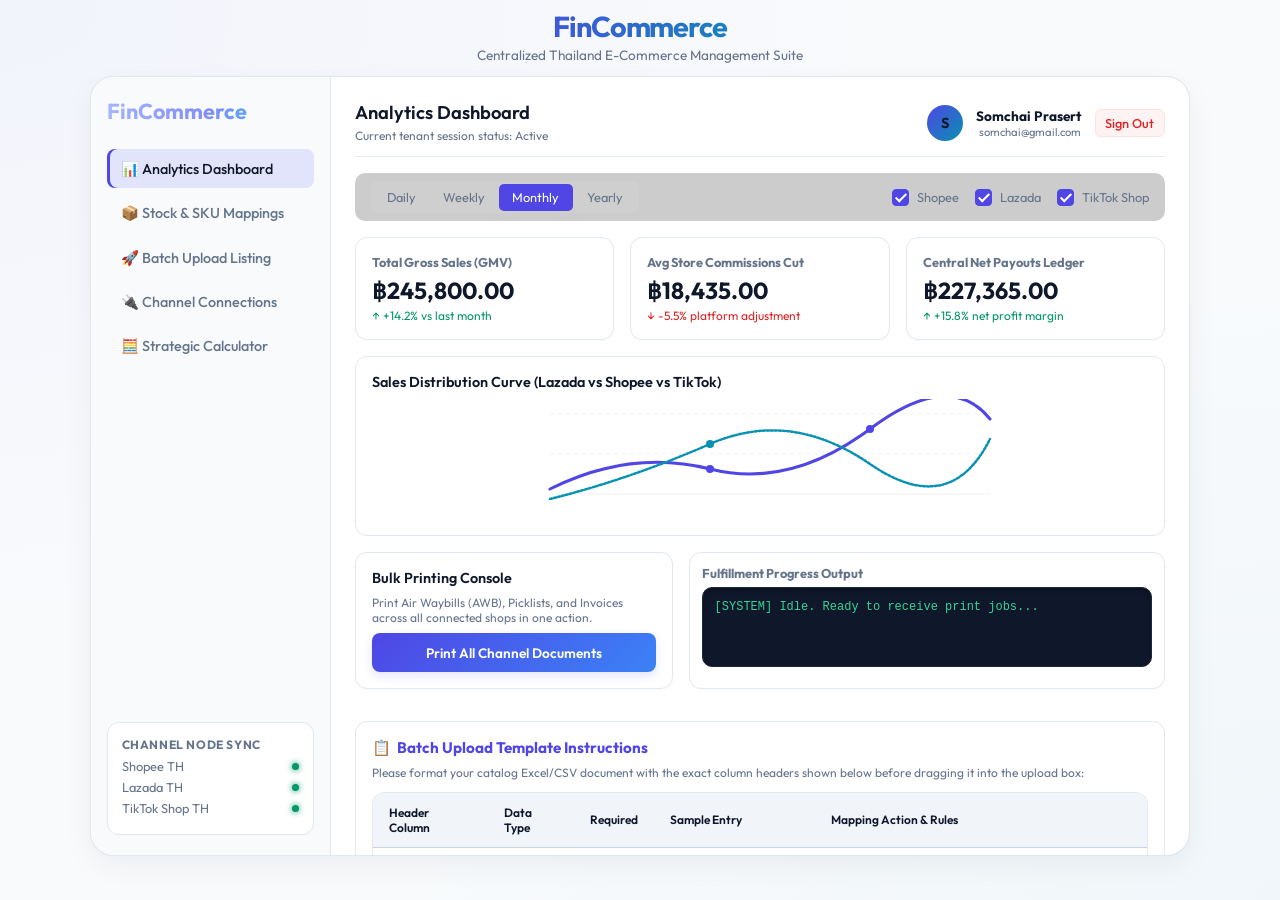
==== web/dashboard.html @ 76519087 "Integrate interactive batch file user guide inside uploads panel, update changelogs, and compile doc" ====
<!DOCTYPE html>
<html lang="en">
<head>
  <meta charset="UTF-8">
  <meta name="viewport" content="width=device-width, initial-scale=1.0">
  <title>Dashboard | FinCommerce Multi-Channel Seller Portal</title>
  
  <link rel="stylesheet" href="styles.css">
  
  <!-- Add FontAwesome style or standard symbols inline -->
  <style>
    /* Dashboard specific layout structures */
    .dashboard-layout {
      display: flex;
      width: 100%;
      height: calc(100vh - 110px);
      max-height: 780px;
      background: var(--glass-bg);
      backdrop-filter: blur(20px);
      -webkit-backdrop-filter: blur(20px);
      border: 1px solid var(--glass-border);
      border-radius: 24px;
      overflow: hidden;
      box-shadow: 0 30px 60px rgba(0,0,0,0.5);
    }
    
    /* Sidebar Navigation */
    .sidebar {
      width: 240px;
      background: rgba(3, 7, 18, 0.6);
      border-right: 1px solid var(--glass-border);
      padding: 1.25rem 1rem;
      display: flex;
      flex-direction: column;
      gap: 1.5rem;
    }
    
    .sidebar-brand h2 {
      font-size: 1.35rem;
      font-weight: 700;
      background: linear-gradient(to right, #a5b4fc, #818cf8, #22d3ee);
      -webkit-background-clip: text;
      -webkit-text-fill-color: transparent;
    }
    
    .sidebar-menu {
      display: flex;
      flex-direction: column;
      gap: 0.35rem;
      list-style: none;
    }
    
    .menu-item button {
      width: 100%;
      background: none;
      border: none;
      color: var(--color-text-muted);
      font-family: inherit;
      font-size: 0.9rem;
      font-weight: 500;
      padding: 0.65rem 0.85rem;
      text-align: left;
      border-radius: 8px;
      cursor: pointer;
      display: flex;
      align-items: center;
      gap: 0.65rem;
      transition: var(--transition-smooth);
    }
    
    .menu-item.active button, .menu-item button:hover {
      background: rgba(99, 102, 241, 0.15);
      color: var(--color-text-main);
      box-shadow: inset 3px 0 0 var(--color-primary);
    }
    
    .channel-status-box {
      margin-top: auto;
      background: rgba(255,255,255,0.03);
      border: 1px solid var(--glass-border);
      border-radius: 12px;
      padding: 0.85rem;
    }
    
    .channel-status-box h4 {
      font-size: 0.75rem;
      color: var(--color-text-muted);
      text-transform: uppercase;
      letter-spacing: 0.05em;
      margin-bottom: 0.4rem;
    }
    
    .channel-indicator {
      display: flex;
      align-items: center;
      justify-content: space-between;
      font-size: 0.8rem;
      margin-bottom: 0.3rem;
    }
    
    .status-dot {
      width: 7px;
      height: 7px;
      border-radius: 50%;
      background: var(--color-success);
      box-shadow: 0 0 6px var(--color-success);
    }
    
    /* Content Panel */
    .content-area {
      flex: 1;
      padding: 1.5rem;
      display: flex;
      flex-direction: column;
      gap: 1rem;
      overflow-y: auto;
    }
    
    .content-header {
      display: flex;
      justify-content: space-between;
      align-items: center;
      border-bottom: 1px solid var(--glass-border);
      padding-bottom: 0.75rem;
    }
    
    .merchant-profile {
      display: flex;
      align-items: center;
      gap: 0.85rem;
    }
    
    .profile-pic {
      width: 36px;
      height: 36px;
      border-radius: 50%;
      background: linear-gradient(135deg, var(--color-primary), var(--color-secondary));
      display: flex;
      align-items: center;
      justify-content: center;
      font-weight: 700;
      font-size: 0.9rem;
    }
    
    /* Dynamic Panels */
    .dashboard-panel {
      display: none;
      animation: fadeIn 0.4s ease;
    }
    
    .dashboard-panel.active {
      display: block;
    }
    
    /* Analytics Cards Grid */
    .metrics-grid {
      display: grid;
      grid-template-columns: repeat(auto-fit, minmax(200px, 1fr));
      gap: 1rem;
      margin-bottom: 1rem;
    }
    
    .metric-card {
      background: rgba(255,255,255,0.03);
      border: 1px solid var(--glass-border);
      border-radius: 12px;
      padding: 1rem;
    }
    
    .metric-card h4 {
      color: var(--color-text-muted);
      font-size: 0.8rem;
      margin-bottom: 0.35rem;
    }
    
    .metric-card .value {
      font-size: 1.45rem;
      font-weight: 700;
      color: var(--color-text-main);
    }
    
    .metric-card .change {
      font-size: 0.75rem;
      margin-top: 0.2rem;
    }
    
    .change.positive { color: var(--color-success); }
    .change.negative { color: var(--color-error); }
    
    /* Toggle filter group */
    .filter-bar {
      display: flex;
      justify-content: space-between;
      align-items: center;
      background: rgba(0,0,0,0.2);
      padding: 0.5rem 1rem;
      border-radius: 10px;
      margin-bottom: 1rem;
      flex-wrap: wrap;
      gap: 0.85rem;
    }
    
    .toggle-buttons {
      display: flex;
      background: rgba(255,255,255,0.05);
      border-radius: 6px;
      padding: 0.15rem;
    }
    
    .toggle-btn {
      background: none;
      border: none;
      color: var(--color-text-muted);
      padding: 0.35rem 0.85rem;
      font-size: 0.8rem;
      cursor: pointer;
      border-radius: 5px;
      font-family: inherit;
      transition: var(--transition-smooth);
    }
    
    .toggle-btn.active {
      background: var(--color-primary);
      color: #fff;
    }
    
    .checkbox-group {
      display: flex;
      gap: 1rem;
    }
    
    /* SVG Chart */
    .chart-container {
      background: rgba(255,255,255,0.02);
      border: 1px solid var(--glass-border);
      border-radius: 12px;
      padding: 1rem;
      margin-bottom: 1rem;
    }
    
    .chart-wrapper {
      position: relative;
      height: 120px;
      width: 100%;
    }
    
    /* Tables */
    .data-table-container {
      width: 100%;
      overflow-x: auto;
      background: rgba(0, 0, 0, 0.2);
      border-radius: 12px;
      border: 1px solid var(--glass-border);
    }
    
    .data-table {
      width: 100%;
      border-collapse: collapse;
      text-align: left;
      font-size: 0.85rem;
    }
    
    .data-table th {
      background: rgba(99, 102, 241, 0.15);
      color: var(--color-text-main);
      padding: 0.75rem 1rem;
      font-weight: 600;
      border-bottom: 1px solid var(--glass-border);
    }
    
    .data-table td {
      padding: 0.75rem 1rem;
      border-bottom: 1px solid rgba(255,255,255,0.03);
      color: var(--color-text-muted);
    }
    
    .data-table tr:hover td {
      background: rgba(255,255,255,0.02);
      color: var(--color-text-main);
    }
    
    .table-mapping-box {
      font-size: 0.7rem;
      background: rgba(255,255,255,0.05);
      padding: 0.2rem 0.4rem;
      border-radius: 4px;
      display: inline-block;
      margin-right: 0.2rem;
    }
    
    /* strategic pricing calculator */
    .calculator-grid {
      display: grid;
      grid-template-columns: 1fr 1fr;
      gap: 1.5rem;
    }
    
    .slider-group {
      margin-bottom: 1.25rem;
    }
    
    .slider-header {
      display: flex;
      justify-content: space-between;
      margin-bottom: 0.4rem;
      font-size: 0.85rem;
    }
    
    .calc-slider {
      width: 100%;
      -webkit-appearance: none;
      background: rgba(255,255,255,0.1);
      height: 5px;
      border-radius: 2px;
      outline: none;
    }
    
    .calc-slider::-webkit-slider-thumb {
      -webkit-appearance: none;
      width: 16px;
      height: 16px;
      border-radius: 50%;
      background: var(--color-secondary);
      cursor: pointer;
      box-shadow: 0 0 6px var(--color-secondary);
      transition: var(--transition-smooth);
    }
    
    .calc-result-box {
      background: rgba(99, 102, 241, 0.08);
      border: 1.5px dashed var(--color-primary);
      border-radius: 12px;
      padding: 1.5rem;
      display: flex;
      flex-direction: column;
      justify-content: center;
      align-items: center;
      gap: 1rem;
    }
    
    /* Print fulfillment logs panel */
    .print-console {
      background: rgba(0,0,0,0.5);
      border: 1px solid var(--glass-border);
      border-radius: 10px;
      padding: 0.75rem;
      font-family: 'Courier New', Courier, monospace;
      font-size: 0.75rem;
      height: 80px;
      overflow-y: auto;
      color: #34d399;
    }
    
    /* Alert Settings overlay dialog */
    .alert-config-overlay {
      position: fixed;
      top: 0; left: 0; width: 100%; height: 100%;
      background: rgba(3, 7, 18, 0.8);
      backdrop-filter: blur(8px);
      z-index: 1000;
      display: none;
      align-items: center;
      justify-content: center;
    }
    .alert-config-overlay.active {
      display: flex;
    }
  </style>
</head>
<body>

  <!-- Header Section -->
  <header style="margin-bottom: 0.75rem;">
    <h1 style="font-size: 1.8rem;">FinCommerce</h1>
    <p style="font-size: 0.85rem; margin-top: 0.15rem;">Centralized Thailand E-Commerce Management Suite</p>
  </header>

  <!-- Main Container Layout -->
  <main class="main-container" style="max-width: 1100px; gap: 0;">
    
    <div class="dashboard-layout">
      
      <!-- 1. Left Sidebar Navigation -->
      <aside class="sidebar">
        <div class="sidebar-brand">
          <h2>FinCommerce</h2>
        </div>
        
        <ul class="sidebar-menu">
          <li class="menu-item active" data-target="panel-analytics">
            <button>📊 Analytics Dashboard</button>
          </li>
          <li class="menu-item" data-target="panel-inventory">
            <button>📦 Stock & SKU Mappings</button>
          </li>
          <li class="menu-item" data-target="panel-uploads">
            <button>🚀 Batch Upload Listing</button>
          </li>
          <li class="menu-item" data-target="panel-connections">
            <button>🔌 Channel Connections</button>
          </li>
          <li class="menu-item" data-target="panel-calculator">
            <button>🧮 Strategic Calculator</button>
          </li>
        </ul>
        
        <!-- Live Store Sync Indicators -->
        <div class="channel-status-box">
          <h4>Channel Node Sync</h4>
          <div class="channel-indicator">
            <span>Shopee TH</span>
            <span class="status-dot"></span>
          </div>
          <div class="channel-indicator">
            <span>Lazada TH</span>
            <span class="status-dot"></span>
          </div>
          <div class="channel-indicator">
            <span>TikTok Shop TH</span>
            <span class="status-dot"></span>
          </div>
        </div>
      </aside>

      <!-- 2. Main Content Panels -->
      <section class="content-area">
        
        <!-- Top Navbar -->
        <div class="content-header">
          <div>
            <h2 id="active-panel-title" style="font-size: 1.15rem; font-weight: 600;">Analytics Dashboard</h2>
            <span style="font-size: 0.75rem; color: var(--color-text-muted);">Current tenant session status: Active</span>
          </div>
          
          <div class="merchant-profile">
            <div class="profile-pic">S</div>
            <div style="text-align: right;">
              <h4 style="font-size: 0.85rem;" id="nav-merchant-name">Somchai Prasert</h4>
              <p style="font-size: 0.7rem; color: var(--color-text-muted);" id="nav-merchant-email">somchai@gmail.com</p>
            </div>
            <button class="revoke-btn" style="padding: 0.3rem 0.6rem; font-size: 0.8rem;" onclick="location.href='index.html'">Sign Out</button>
          </div>
        </div>

        <!-- Panel 1: Analytics & Reports (Default) -->
        <div id="panel-analytics" class="dashboard-panel active">
          
          <!-- Filters (Daily/Weekly/Monthly + Platform exclusions) -->
          <div class="filter-bar">
            <div class="toggle-buttons">
              <button class="toggle-btn" data-time="daily">Daily</button>
              <button class="toggle-btn" data-time="weekly">Weekly</button>
              <button class="toggle-btn active" data-time="monthly">Monthly</button>
              <button class="toggle-btn" data-time="yearly">Yearly</button>
            </div>
            
            <div class="checkbox-group">
              <label class="checkbox-container" style="font-size: 0.8rem;">
                <input type="checkbox" checked id="filter-shopee">
                <span class="checkmark"></span>
                Shopee
              </label>
              <label class="checkbox-container" style="font-size: 0.8rem;">
                <input type="checkbox" checked id="filter-lazada">
                <span class="checkmark"></span>
                Lazada
              </label>
              <label class="checkbox-container" style="font-size: 0.8rem;">
                <input type="checkbox" checked id="filter-tiktok">
                <span class="checkmark"></span>
                TikTok Shop
              </label>
            </div>
          </div>

          <!-- Payout Metrics Cards -->
          <div class="metrics-grid">
            <div class="metric-card">
              <h4>Total Gross Sales (GMV)</h4>
              <div class="value" id="val-gmv">฿245,800.00</div>
              <div class="change positive">↑ +14.2% vs last month</div>
            </div>
            <div class="metric-card">
              <h4>Avg Store Commissions Cut</h4>
              <div class="value" id="val-commission">฿18,435.00</div>
              <div class="change negative">↓ -5.5% platform adjustment</div>
            </div>
            <div class="metric-card">
              <h4>Central Net Payouts Ledger</h4>
              <div class="value" id="val-payout">฿227,365.00</div>
              <div class="change positive">↑ +15.8% net profit margin</div>
            </div>
          </div>

          <!-- Dynamic SVG Sales Chart -->
          <div class="chart-container">
            <h3 style="font-size: 0.9rem; font-weight: 600; margin-bottom: 0.5rem;">Sales Distribution Curve (Lazada vs Shopee vs TikTok)</h3>
            <div class="chart-wrapper">
              <!-- Custom Animated SVG Chart -->
              <svg viewBox="0 0 500 120" width="100%" height="100%" xmlns="http://www.w3.org/2000/svg">
                <!-- Grid Lines -->
                <line x1="40" y1="15" x2="480" y2="15" stroke="rgba(255,255,255,0.05)" stroke-dasharray="4"/>
                <line x1="40" y1="55" x2="480" y2="55" stroke="rgba(255,255,255,0.05)" stroke-dasharray="4"/>
                <line x1="40" y1="95" x2="480" y2="95" stroke="rgba(255,255,255,0.08)"/>
                
                <!-- Graph Lines -->
                <path d="M40,90 Q120,50 200,70 T360,30 T480,20" fill="none" stroke="var(--color-primary)" stroke-width="3" stroke-linecap="round"/>
                <path d="M40,100 Q120,80 200,45 T360,65 T480,40" fill="none" stroke="var(--color-secondary)" stroke-width="2.5" stroke-linecap="round" stroke-dasharray="2"/>
                
                <!-- Points overlay -->
                <circle cx="200" cy="70" r="4" fill="var(--color-primary)"/>
                <circle cx="360" cy="30" r="4" fill="var(--color-primary)"/>
                <circle cx="200" cy="45" r="4" fill="var(--color-secondary)"/>
              </svg>
            </div>
          </div>

          <!-- Bulk Print AWB invoices queue panel (PP-10) -->
          <div class="metrics-grid" style="grid-template-columns: 1fr 1.5fr; margin-bottom: 0;">
            <div class="metric-card" style="display: flex; flex-direction: column; justify-content: center; gap: 0.5rem;">
              <h3 style="font-size: 0.9rem; font-weight: 600;">Bulk Printing Console</h3>
              <p style="font-size: 0.75rem; color: var(--color-text-muted);">
                Print Air Waybills (AWB), Picklists, and Invoices across all connected shops in one action.
              </p>
              <button class="btn btn-primary" id="btn-bulk-print" style="padding: 0.65rem 1rem; font-size: 0.85rem;">Print All Channel Documents</button>
            </div>
            
            <div class="metric-card" style="padding: 0.75rem;">
              <h4 style="margin-bottom: 0.35rem; font-size: 0.8rem;">Fulfillment Progress Output</h4>
              <div class="print-console" id="print-log-box">
                [SYSTEM] Idle. Ready to receive print jobs...
              </div>
            </div>
          </div>

        </div>

        <!-- Panel 2: Inventory & Mapping -->
        <div id="panel-inventory" class="dashboard-panel">
          <div class="filter-bar" style="justify-content: space-between;">
            <input type="text" id="inventory-search" class="form-input" style="max-width: 300px; padding: 0.4rem 0.85rem; font-size: 0.85rem;" placeholder="Search SKU or Name...">
            <div style="display: flex; gap: 0.5rem;">
              <button class="btn btn-primary" style="width: auto; padding: 0.4rem 1rem; font-size: 0.85rem;" id="btn-add-product">
                <span>➕</span> Add Product
              </button>
              <button class="btn btn-secondary" style="width: auto; padding: 0.4rem 1rem; font-size: 0.85rem; margin-top: 0;" id="btn-trigger-alert-modal">
                <span>🔔</span> Configure Alerts
              </button>
            </div>
          </div>

          <div class="data-table-container">
            <table class="data-table">
              <thead>
                <tr>
                  <th>Master SKU</th>
                  <th>Product Name</th>
                  <th>Central Stock</th>
                  <th>Linked Platform Nodes</th>
                  <th>Thai Avg Selling Price</th>
                  <th>Competitors (TH)</th>
                  <th style="text-align: center;">Actions</th>
                </tr>
              </thead>
              <tbody id="inventory-table-body">
                <!-- Dynamically populated by app.js -->
              </tbody>
            </table>
          </div>
        </div>

        <!-- Panel 3: Batch Upload / Product Edit -->
        <div id="panel-uploads" class="dashboard-panel">
          <div class="metrics-grid" style="grid-template-columns: 1.5fr 1fr;">
            
            <!-- Upload form -->
            <div class="metric-card">
              <h3 style="font-size: 1rem; margin-bottom: 1rem;">Multi-Channel Listing Publisher</h3>
              
              <form id="batch-upload-form">
                <div class="form-group" style="margin-bottom: 1rem;">
                  <label class="form-label">Product Title</label>
                  <input type="text" id="single-pub-title" class="form-input" placeholder="Enter centralized product title" required>
                </div>
                
                <div class="metrics-grid" style="grid-template-columns: 1fr 1fr; margin-bottom: 0;">
                  <div class="form-group" style="margin-bottom: 1rem;">
                    <label class="form-label">Master Price (THB)</label>
                    <input type="number" id="single-pub-price" class="form-input" placeholder="299" required>
                  </div>
                  <div class="form-group" style="margin-bottom: 1rem;">
                    <label class="form-label">Warehouse Stock</label>
                    <input type="number" id="single-pub-stock" class="form-input" placeholder="100" required>
                  </div>
                </div>

                <div class="form-group" style="margin-bottom: 1rem;">
                  <label class="form-label">Target Channels</label>
                  <div class="checkbox-group" style="margin-top: 0.4rem;">
                    <label class="checkbox-container" style="font-size: 0.8rem;">
                      <input type="checkbox" checked id="pub-shopee">
                      <span class="checkmark"></span>
                      Shopee TH
                    </label>
                    <label class="checkbox-container" style="font-size: 0.8rem;">
                      <input type="checkbox" checked id="pub-lazada">
                      <span class="checkmark"></span>
                      Lazada TH
                    </label>
                    <label class="checkbox-container" style="font-size: 0.8rem;">
                      <input type="checkbox" checked id="pub-tiktok">
                      <span class="checkmark"></span>
                      TikTok TH
                    </label>
                  </div>
                </div>

                <button type="submit" class="btn btn-primary" style="padding: 0.75rem; font-size: 0.9rem;">Publish to Selected Platforms</button>
              </form>
            </div>

            <!-- Upload specs -->
            <div class="metric-card" style="display: flex; flex-direction: column; justify-content: space-between; gap: 1rem;">
              <div>
                <h3 style="font-size: 1rem; margin-bottom: 0.4rem;">Bulk Excel CSV Upload</h3>
                <p style="font-size: 0.75rem; color: var(--color-text-muted);">
                  Upload a standardized inventory worksheet catalog. Select target channels to batch publish.
                </p>
              </div>

              <!-- Checkbox selection for Batch Excel Upload -->
              <div class="form-group" style="margin-bottom: 0.5rem;">
                <label class="form-label" style="font-size: 0.75rem;">Sync Excel Rows To:</label>
                <div class="checkbox-group" style="margin-top: 0.25rem;">
                  <label class="checkbox-container" style="font-size: 0.75rem;">
                    <input type="checkbox" checked id="batch-shopee">
                    <span class="checkmark"></span>
                    Shopee TH
                  </label>
                  <label class="checkbox-container" style="font-size: 0.75rem;">
                    <input type="checkbox" checked id="batch-lazada">
                    <span class="checkmark"></span>
                    Lazada TH
                  </label>
                  <label class="checkbox-container" style="font-size: 0.75rem;">
                    <input type="checkbox" checked id="batch-tiktok">
                    <span class="checkmark"></span>
                    TikTok TH
                  </label>
                </div>
              </div>
              
              <!-- Drag and drop zone -->
              <div id="excel-drop-zone" style="border: 2px dashed var(--glass-border); border-radius: 12px; padding: 1.25rem; text-align: center; cursor: pointer; background: rgba(255,255,255,0.01);" onclick="document.getElementById('excel-file-input').click()">
                <input type="file" id="excel-file-input" style="display: none;" accept=".xlsx, .xls, .csv">
                <span style="font-size: 1.5rem;">📤</span>
                <p style="font-size: 0.75rem; margin-top: 0.4rem; color: var(--color-text-muted);" id="excel-drop-text">Click to choose Excel spreadsheet</p>
              </div>
            </div>

            </div>

          </div>

          <!-- Batch Upload User Guide & Excel Template Schema -->
          <div class="metric-card" style="margin-top: 1rem;">
            <h3 style="font-size: 0.95rem; margin-bottom: 0.5rem; color: var(--color-primary); display: flex; align-items: center; gap: 0.4rem;">
              <span>📋</span> Batch Upload Template Instructions
            </h3>
            <p style="font-size: 0.75rem; color: var(--color-text-muted); margin-bottom: 0.75rem;">
              Please format your catalog Excel/CSV document with the exact column headers shown below before dragging it into the upload box:
            </p>
            
            <div class="data-table-container" style="margin-bottom: 0.75rem; max-height: 160px; overflow-y: auto;">
              <table class="data-table" style="font-size: 0.75rem;">
                <thead>
                  <tr>
                    <th>Header Column</th>
                    <th>Data Type</th>
                    <th>Required</th>
                    <th>Sample Entry</th>
                    <th>Mapping Action & Rules</th>
                  </tr>
                </thead>
                <tbody>
                  <tr>
                    <td style="font-weight:600; color:var(--color-text-main);">master_sku</td>
                    <td>String</td>
                    <td>Yes</td>
                    <td><code>FIN-T-RED</code></td>
                    <td>Central unique SKU map key. Used to sync stock adjustments.</td>
                  </tr>
                  <tr>
                    <td style="font-weight:600; color:var(--color-text-main);">product_name</td>
                    <td>String</td>
                    <td>Yes</td>
                    <td><code>Premium Red T-Shirt</code></td>
                    <td>Display title used when creating listings.</td>
                  </tr>
                  <tr>
                    <td style="font-weight:600; color:var(--color-text-main);">cost_price</td>
                    <td>Decimal</td>
                    <td>Yes</td>
                    <td><code>150.00</code></td>
                    <td>Cost of goods (COGS) used for margin alerts.</td>
                  </tr>
                  <tr>
                    <td style="font-weight:600; color:var(--color-text-main);">selling_price</td>
                    <td>Decimal</td>
                    <td>Yes</td>
                    <td><code>299.00</code></td>
                    <td>Listing price published to selected shop fronts.</td>
                  </tr>
                  <tr>
                    <td style="font-weight:600; color:var(--color-text-main);">stock_level</td>
                    <td>Integer</td>
                    <td>Yes</td>
                    <td><code>142</code></td>
                    <td>Physical warehouse inventory count to allocate.</td>
                  </tr>
                  <tr>
                    <td style="font-weight:600; color:var(--color-text-main);">shopee_sku</td>
                    <td>String</td>
                    <td>No</td>
                    <td><code>SH-RED-T</code></td>
                    <td>Optional custom mapping ID on Shopee front.</td>
                  </tr>
                  <tr>
                    <td style="font-weight:600; color:var(--color-text-main);">lazada_sku</td>
                    <td>String</td>
                    <td>No</td>
                    <td><code>LZ-RED-T</code></td>
                    <td>Optional custom mapping ID on Lazada front.</td>
                  </tr>
                  <tr>
                    <td style="font-weight:600; color:var(--color-text-main);">tiktok_sku</td>
                    <td>String</td>
                    <td>No</td>
                    <td><code>TT-RED-T</code></td>
                    <td>Optional custom mapping ID on TikTok front.</td>
                  </tr>
                </tbody>
              </table>
            </div>

            <div style="display: flex; justify-content: space-between; align-items: center; flex-wrap: wrap; gap: 0.5rem;">
              <span style="font-size: 0.75rem; color: var(--color-text-muted);">
                💡 Tip: Download our empty spreadsheet, fill in your product catalog, select target shops above, and upload.
              </span>
              <button type="button" class="btn btn-secondary" style="width: auto; padding: 0.35rem 0.75rem; font-size: 0.75rem; margin: 0; display: flex; align-items: center; gap: 0.3rem;" onclick="downloadSampleTemplate()">
                <span>📥</span> Download Template (.csv)
              </button>
            </div>
          </div>

        </div>

        <!-- Panel 4: Store Connections -->
        <div id="panel-connections" class="dashboard-panel">
          <div class="metrics-grid" style="grid-template-columns: 1fr;">
            
            <div class="metric-card" style="display: flex; justify-content: space-between; align-items: center; padding: 1rem;">
              <div>
                <h4 style="color:var(--color-text-main); font-size:0.95rem; font-weight:600;">Shopee Thailand</h4>
                <p style="font-size: 0.75rem; color: var(--color-text-muted);">Store ID: sh_th_99011 • Connected</p>
              </div>
              <button class="btn btn-secondary" style="width:auto; padding: 0.4rem 0.85rem; font-size: 0.8rem;" onclick="alert('Redirecting to Shopee Open Partner Oauth gateway...')">Re-auth Store</button>
            </div>

            <div class="metric-card" style="display: flex; justify-content: space-between; align-items: center; padding: 1rem;">
              <div>
                <h4 style="color:var(--color-text-main); font-size:0.95rem; font-weight:600;">Lazada Thailand</h4>
                <p style="font-size: 0.75rem; color: var(--color-text-muted);">Store ID: lz_th_00284 • Connected</p>
              </div>
              <button class="btn btn-secondary" style="width:auto; padding: 0.4rem 0.85rem; font-size: 0.8rem;" onclick="alert('Redirecting to Lazada Open Platform Oauth gateway...')">Re-auth Store</button>
            </div>

            <div class="metric-card" style="display: flex; justify-content: space-between; align-items: center; padding: 1rem;">
              <div>
                <h4 style="color:var(--color-text-main); font-size:0.95rem; font-weight:600;">TikTok Shop Thailand</h4>
                <p style="font-size: 0.75rem; color: var(--color-text-muted);">Store ID: tt_th_88102 • Connected</p>
              </div>
              <button class="btn btn-secondary" style="width:auto; padding: 0.4rem 0.85rem; font-size: 0.8rem;" onclick="alert('Redirecting to TikTok Service Oauth gateway...')">Re-auth Store</button>
            </div>

          </div>
        </div>

        <!-- Panel 5: Strategic pricing calculator -->
        <div id="panel-calculator" class="dashboard-panel">
          <div class="calculator-grid">
            
            <div class="metric-card">
              <h3 style="font-size: 1rem; margin-bottom: 1.25rem;">Target pricing simulator</h3>
              
              <!-- Cost Slider -->
              <div class="slider-group">
                <div class="slider-header">
                  <span>Product Base Cost Price</span>
                  <span id="label-cost-val" style="font-weight: 600; color: var(--color-text-main);">฿150.00</span>
                </div>
                <input type="range" class="calc-slider" id="slider-cost" min="10" max="1000" value="150">
              </div>

              <!-- Commission Rate Slider -->
              <div class="slider-group">
                <div class="slider-header">
                  <span>Target Platform Commissions/Fees Rate</span>
                  <span id="label-comm-val" style="font-weight: 600; color: var(--color-text-main);">8%</span>
                </div>
                <input type="range" class="calc-slider" id="slider-comm" min="2" max="25" value="8">
              </div>

              <!-- Shipping Subsidy Slider -->
              <div class="slider-group">
                <div class="slider-header">
                  <span>Thailand Regional Shipping Subsidies</span>
                  <span id="label-shipping-val" style="font-weight: 600; color: var(--color-text-main);">฿40.00</span>
                </div>
                <input type="range" class="calc-slider" id="slider-shipping" min="0" max="100" value="40">
              </div>
            </div>

            <!-- Calculation Output -->
            <div class="calc-result-box">
              <h4 style="color: var(--color-text-muted); font-size: 0.85rem; text-transform: uppercase;">Optimized Price Recommendation</h4>
              
              <div style="text-align: center;">
                <div style="font-size: 2.2rem; font-weight: 700; color: var(--color-primary);" id="calc-suggested-price">฿245.00</div>
                <p style="font-size: 0.75rem; color: var(--color-text-muted); margin-top: 0.15rem;">Estimated Retail Price Target</p>
              </div>

              <div class="metrics-grid" style="width: 100%; text-align: center; margin-bottom: 0;">
                <div>
                  <h5 style="color: var(--color-text-muted); font-size: 0.75rem;">Estimated Net Margin</h5>
                  <span style="font-weight: 600; color: var(--color-success); font-size: 1.05rem;" id="calc-profit-pct">38.7%</span>
                </div>
                <div>
                  <h5 style="color: var(--color-text-muted); font-size: 0.75rem;">Competitor Median Price</h5>
                  <span style="font-weight: 600; color: var(--color-warning); font-size: 1.05rem;">฿299.00</span>
                </div>
              </div>
            </div>

          </div>
        </div>

      </section>
      
    </div>

  </main>

  <!-- Modals Container -->

  <!-- Alert settings modal -->
  <div class="alert-config-overlay" id="alert-modal">
    <div class="modal-content">
      <button class="modal-close-btn" id="alert-modal-close">&times;</button>
      <h3 style="font-size: 1.25rem; margin-bottom: 1rem;">Stock Alerts Manager</h3>
      <p style="font-size: 0.85rem; color: var(--color-text-muted); margin-bottom: 1.25rem;">
        Establish lower-limit threshold counts. We will flag notifications when stocks dip below these counts.
      </p>

      <form id="alert-setup-form">
        <div class="form-group">
          <label class="form-label">Warning Threshold Count</label>
          <input type="number" id="alert-threshold-input" class="form-input" value="15" min="1" required>
        </div>
        <div class="form-group">
          <label class="form-label">Notification Channels</label>
          <div class="checkbox-group" style="margin-top: 0.5rem;">
            <label class="checkbox-container" style="font-size: 0.85rem;">
              <input type="checkbox" checked>
              <span class="checkmark"></span>
              Browser Banner
            </label>
            <label class="checkbox-container" style="font-size: 0.85rem;">
              <input type="checkbox" checked>
              <span class="checkmark"></span>
              Mobile Push Notify
            </label>
          </div>
        </div>
        <button type="submit" class="btn btn-primary">Save Settings</button>
      </form>
    </div>
  </div>

  <!-- Create Master SKU Modal -->
  <div class="alert-config-overlay" id="add-product-modal">
    <div class="modal-content">
      <button class="modal-close-btn" id="add-product-close">&times;</button>
      <h3 style="font-size: 1.15rem; margin-bottom: 1rem;">Add Central Master SKU</h3>
      <form id="add-product-form">
        <div class="form-group">
          <label class="form-label">Master SKU</label>
          <input type="text" id="add-sku" class="form-input" placeholder="e.g. FIN-K-RED" required>
        </div>
        <div class="form-group">
          <label class="form-label">Product Name</label>
          <input type="text" id="add-name" class="form-input" placeholder="e.g. Premium Cup" required>
        </div>
        <div class="metrics-grid" style="grid-template-columns: 1fr 1fr; margin-bottom: 0;">
          <div class="form-group">
            <label class="form-label">Stock Qty</label>
            <input type="number" id="add-stock" class="form-input" placeholder="100" required>
          </div>
          <div class="form-group">
            <label class="form-label">Price (฿)</label>
            <input type="number" id="add-price" class="form-input" placeholder="299" required>
          </div>
        </div>
        <div class="form-group">
          <label class="form-label">Sync Platforms</label>
          <div class="checkbox-group" style="margin-top: 0.4rem;">
            <label class="checkbox-container" style="font-size: 0.8rem;">
              <input type="checkbox" checked id="add-sync-shopee">
              <span class="checkmark"></span>
              Shopee TH
            </label>
            <label class="checkbox-container" style="font-size: 0.8rem;">
              <input type="checkbox" checked id="add-sync-lazada">
              <span class="checkmark"></span>
              Lazada TH
            </label>
            <label class="checkbox-container" style="font-size: 0.8rem;">
              <input type="checkbox" checked id="add-sync-tiktok">
              <span class="checkmark"></span>
              TikTok TH
            </label>
          </div>
        </div>
        <button type="submit" class="btn btn-primary" style="margin-top: 0.5rem;">Create Product</button>
      </form>
    </div>
  </div>

  <!-- Edit Master SKU Modal -->
  <div class="alert-config-overlay" id="edit-product-modal">
    <div class="modal-content">
      <button class="modal-close-btn" id="edit-product-close">&times;</button>
      <h3 style="font-size: 1.15rem; margin-bottom: 1rem;">Edit Central Master SKU</h3>
      <form id="edit-product-form">
        <div class="form-group">
          <label class="form-label">Master SKU (Read Only)</label>
          <input type="text" id="edit-sku" class="form-input" style="background: rgba(0,0,0,0.03);" readonly>
        </div>
        <div class="form-group">
          <label class="form-label">Product Name</label>
          <input type="text" id="edit-name" class="form-input" required>
        </div>
        <div class="metrics-grid" style="grid-template-columns: 1fr 1fr; margin-bottom: 0;">
          <div class="form-group">
            <label class="form-label">Stock Qty</label>
            <input type="number" id="edit-stock" class="form-input" required>
          </div>
          <div class="form-group">
            <label class="form-label">Price (฿)</label>
            <input type="number" id="edit-price" class="form-input" required>
          </div>
        </div>
        <div class="form-group">
          <label class="form-label">Push updates to</label>
          <div class="checkbox-group" style="margin-top: 0.4rem;">
            <label class="checkbox-container" style="font-size: 0.8rem;">
              <input type="checkbox" checked id="edit-sync-shopee">
              <span class="checkmark"></span>
              Shopee TH
            </label>
            <label class="checkbox-container" style="font-size: 0.8rem;">
              <input type="checkbox" checked id="edit-sync-lazada">
              <span class="checkmark"></span>
              Lazada TH
            </label>
            <label class="checkbox-container" style="font-size: 0.8rem;">
              <input type="checkbox" checked id="edit-sync-tiktok">
              <span class="checkmark"></span>
              TikTok TH
            </label>
          </div>
        </div>
        <button type="submit" class="btn btn-primary" style="margin-top: 0.5rem;">Save Product</button>
      </form>
    </div>
  </div>

  <!-- Delete Master SKU Modal -->
  <div class="alert-config-overlay" id="delete-product-modal">
    <div class="modal-content">
      <button class="modal-close-btn" id="delete-product-close">&times;</button>
      <h3 style="font-size: 1.15rem; margin-bottom: 1rem; color: var(--color-error);">Delete Central Master SKU</h3>
      <p id="delete-warning-text" style="font-size: 0.85rem; color: var(--color-text-muted); margin-bottom: 1.25rem;">
        Are you sure you want to delete this master SKU catalog product?
      </p>
      <form id="delete-product-form">
        <input type="hidden" id="delete-sku">
        <div class="form-group">
          <label class="form-label">Also Delete Listing Listings On Platform Shops:</label>
          <div class="checkbox-group" style="margin-top: 0.4rem;">
            <label class="checkbox-container" style="font-size: 0.8rem;">
              <input type="checkbox" checked id="delete-sync-shopee">
              <span class="checkmark"></span>
              Shopee TH
            </label>
            <label class="checkbox-container" style="font-size: 0.8rem;">
              <input type="checkbox" checked id="delete-sync-lazada">
              <span class="checkmark"></span>
              Lazada TH
            </label>
            <label class="checkbox-container" style="font-size: 0.8rem;">
              <input type="checkbox" checked id="delete-sync-tiktok">
              <span class="checkmark"></span>
              TikTok TH
            </label>
          </div>
        </div>
        <button type="submit" class="btn" style="background: var(--color-error); color: #fff; margin-top: 0.5rem;">Confirm Delete SKU</button>
      </form>
    </div>
  </div>

  <script src="app.js"></script>
</body>
</html>
---- web/styles.css ----
@import url('https://fonts.googleapis.com/css2?family=Outfit:wght@300;400;500;600;700&display=swap');

:root {
  --bg-primary: #f8fafc; /* Slate-50 (Easy-going light background) */
  --bg-secondary: #ffffff;
  --glass-bg: rgba(255, 255, 255, 0.85);
  --glass-border: rgba(226, 232, 240, 0.9); /* Slate-200 border */
  --glow-primary: rgba(99, 102, 241, 0.02);
  
  --color-primary: #4f46e5; /* Indigo-600 */
  --color-primary-hover: #4338ca;
  --color-secondary: #0891b2; /* Cyan-600 */
  --color-success: #059669; /* Emerald-600 */
  --color-error: #dc2626; /* Red-600 */
  --color-warning: #d97706; /* Amber-600 */
  --color-text-main: #0f172a; /* Slate-900 (Dark charcoal) */
  --color-text-muted: #64748b; /* Slate-500 */
  
  --transition-smooth: all 0.25s cubic-bezier(0.4, 0, 0.2, 1);
}

* {
  box-sizing: border-box;
  margin: 0;
  padding: 0;
}

body {
  font-family: 'Outfit', sans-serif;
  background-color: var(--bg-primary);
  background-image: 
    radial-gradient(at 0% 0%, rgba(99, 102, 241, 0.04) 0px, transparent 50%),
    radial-gradient(at 100% 100%, rgba(8, 145, 178, 0.03) 0px, transparent 50%);
  color: var(--color-text-main);
  min-height: 100vh;
  display: flex;
  flex-direction: column;
  align-items: center;
  justify-content: flex-start;
  padding: 0.5rem 1rem;
  overflow-x: hidden;
}

/* Scrollbar styling */
::-webkit-scrollbar {
  width: 6px;
}
::-webkit-scrollbar-track {
  background: var(--bg-primary);
}
::-webkit-scrollbar-thumb {
  background: #cbd5e1;
  border-radius: 4px;
}
::-webkit-scrollbar-thumb:hover {
  background: var(--color-primary);
}

header {
  margin-bottom: 0.75rem;
  text-align: center;
  animation: fadeInDown 0.8s ease;
}

header h1 {
  font-size: 1.8rem;
  font-weight: 700;
  letter-spacing: -0.04em;
  background: linear-gradient(to right, #4f46e5, #0891b2);
  -webkit-background-clip: text;
  -webkit-text-fill-color: transparent;
  display: flex;
  align-items: center;
  justify-content: center;
  gap: 0.5rem;
}

header p {
  color: var(--color-text-muted);
  font-size: 0.85rem;
  margin-top: 0.15rem;
}

.main-container {
  display: flex;
  flex-direction: column;
  align-items: center;
  width: 100%;
  max-width: 1100px;
  gap: 0.5rem;
  animation: fadeInUp 0.8s ease;
}

/* Glass Card */
.glass-card {
  background: var(--glass-bg);
  backdrop-filter: blur(8px);
  -webkit-backdrop-filter: blur(8px);
  border: 1px solid var(--glass-border);
  border-radius: 16px;
  padding: 2.2rem;
  width: 100%;
  max-width: 460px;
  box-shadow: 0 10px 25px -5px rgba(0, 0, 0, 0.05), 
              0 8px 10px -6px rgba(0, 0, 0, 0.05),
              0 0 1px rgba(0, 0, 0, 0.1);
  position: relative;
  overflow: hidden;
}

.card-title {
  font-size: 1.35rem;
  font-weight: 600;
  margin-bottom: 1.25rem;
  text-align: center;
  color: var(--color-text-main);
}

/* Form inputs */
.form-group {
  margin-bottom: 1rem;
  position: relative;
}

.form-label {
  display: block;
  font-size: 0.8rem;
  font-weight: 600;
  color: var(--color-text-muted);
  margin-bottom: 0.4rem;
  text-transform: uppercase;
  letter-spacing: 0.05em;
}

.input-wrapper {
  position: relative;
  display: flex;
  align-items: center;
}

.form-input {
  width: 100%;
  background: #ffffff;
  border: 1.5px solid #cbd5e1; /* Slate-300 */
  border-radius: 8px;
  padding: 0.75rem 1rem;
  color: var(--color-text-main);
  font-family: inherit;
  font-size: 0.9rem;
  transition: var(--transition-smooth);
}

.form-input:focus {
  outline: none;
  border-color: var(--color-primary);
  box-shadow: 0 0 0 3px rgba(99, 102, 241, 0.15);
  background: #ffffff;
}

/* Password Visibility Toggle */
.input-icon-btn {
  position: absolute;
  right: 0.85rem;
  background: none;
  border: none;
  color: var(--color-text-muted);
  cursor: pointer;
  display: flex;
  align-items: center;
  font-size: 1.1rem;
  transition: var(--transition-smooth);
}

.input-icon-btn:hover {
  color: var(--color-text-main);
}

/* Password Strength Bar */
.pwd-strength-container {
  height: 4px;
  background: #e2e8f0;
  border-radius: 2px;
  margin-top: 0.5rem;
  overflow: hidden;
  display: none;
}

.pwd-strength-container.active {
  display: block;
}

.pwd-strength-bar {
  height: 100%;
  width: 0%;
  background-color: var(--color-error);
  transition: var(--transition-smooth);
}

/* Input feedback states */
.feedback-msg {
  font-size: 0.75rem;
  margin-top: 0.35rem;
  display: none;
  animation: fadeIn 0.3s ease;
}

.feedback-msg.error {
  color: var(--color-error);
  display: block;
}

.feedback-msg.success {
  color: var(--color-success);
  display: block;
}

.feedback-msg.warning {
  color: var(--color-warning);
  display: block;
}

/* Remember me & Forgot layout */
.form-footer {
  display: flex;
  align-items: center;
  justify-content: space-between;
  margin-top: 1rem;
  margin-bottom: 1.25rem;
  font-size: 0.85rem;
}

.checkbox-container {
  display: flex;
  align-items: center;
  cursor: pointer;
  color: var(--color-text-muted);
  user-select: none;
}

.checkbox-container input {
  display: none;
}

.checkmark {
  width: 17px;
  height: 17px;
  border: 1.5px solid #cbd5e1;
  border-radius: 4px;
  margin-right: 0.5rem;
  display: inline-block;
  position: relative;
  transition: var(--transition-smooth);
  background: #ffffff;
}

.checkbox-container:hover input ~ .checkmark {
  border-color: var(--color-primary);
}

.checkbox-container input:checked ~ .checkmark {
  background-color: var(--color-primary);
  border-color: var(--color-primary);
}

.checkmark::after {
  content: "";
  position: absolute;
  display: none;
  left: 5px;
  top: 1px;
  width: 4px;
  height: 9px;
  border: solid white;
  border-width: 0 2px 2px 0;
  transform: rotate(45deg);
}

.checkbox-container input:checked ~ .checkmark::after {
  display: block;
}

.forgot-link {
  color: var(--color-primary);
  text-decoration: none;
  font-weight: 500;
  transition: var(--transition-smooth);
  cursor: pointer;
}

.forgot-link:hover {
  color: var(--color-primary-hover);
  text-decoration: underline;
}

/* Buttons */
.btn {
  width: 100%;
  padding: 0.75rem 1.25rem;
  border-radius: 8px;
  font-family: inherit;
  font-size: 0.9rem;
  font-weight: 600;
  cursor: pointer;
  transition: var(--transition-smooth);
  display: flex;
  align-items: center;
  justify-content: center;
  gap: 0.5rem;
  border: none;
}

.btn-primary {
  background: linear-gradient(135deg, var(--color-primary), #3b82f6);
  color: #fff;
  box-shadow: 0 4px 10px rgba(79, 70, 229, 0.15);
}

.btn-primary:hover {
  transform: translateY(-1px);
  box-shadow: 0 6px 14px rgba(79, 70, 229, 0.25);
}

.btn-primary:active {
  transform: translateY(0);
}

.btn-primary:disabled {
  background: #e2e8f0;
  color: #94a3b8;
  cursor: not-allowed;
  box-shadow: none;
  transform: none;
}

.btn-secondary {
  background: #ffffff;
  border: 1.5px solid #cbd5e1;
  color: #334155;
  margin-top: 0.65rem;
  box-shadow: 0 1px 2px rgba(0,0,0,0.05);
}

.btn-secondary:hover {
  background: #f8fafc;
  border-color: #94a3b8;
}

/* Dividers */
.divider {
  display: flex;
  align-items: center;
  margin: 1.25rem 0;
  color: var(--color-text-muted);
  font-size: 0.75rem;
  text-transform: uppercase;
  letter-spacing: 0.08em;
}

.divider::before, .divider::after {
  content: '';
  flex: 1;
  height: 1px;
  background: #e2e8f0;
}

.divider::before {
  margin-right: 0.85rem;
}

.divider::after {
  margin-left: 0.85rem;
}

/* Social Buttons Grid */
.social-grid {
  display: grid;
  grid-template-columns: repeat(3, 1fr);
  gap: 0.75rem;
  margin-bottom: 1.25rem;
}

.social-btn {
  background: #ffffff;
  border: 1.5px solid #cbd5e1;
  border-radius: 8px;
  padding: 0.55rem;
  cursor: pointer;
  transition: var(--transition-smooth);
  display: flex;
  align-items: center;
  justify-content: center;
  font-size: 1.25rem;
  color: var(--color-text-main);
  box-shadow: 0 1px 2px rgba(0,0,0,0.02);
}

.social-btn:hover {
  background: #f8fafc;
  border-color: var(--color-primary);
  transform: translateY(-1px);
  box-shadow: 0 4px 6px -1px rgba(0, 0, 0, 0.05);
}

/* Brand colors border overlays */
.social-btn.facebook:hover { border-color: #1877f2; }
.social-btn.google:hover { border-color: #ea4335; }
.social-btn.tiktok:hover { border-color: #000000; }

/* OAuth Profile Badge */
.profile-badge {
  display: flex;
  align-items: center;
  gap: 0.75rem;
  background: #f1f5f9;
  border: 1px solid var(--glass-border);
  border-radius: 8px;
  padding: 0.65rem 0.85rem;
  margin-bottom: 1.25rem;
  animation: fadeIn 0.4s ease;
}

.profile-badge-avatar {
  width: 32px;
  height: 32px;
  border-radius: 50%;
  background: var(--color-primary);
  color: white;
  display: flex;
  align-items: center;
  justify-content: center;
  font-weight: 600;
  font-size: 1rem;
}

.profile-badge-info h4 {
  font-size: 0.85rem;
  font-weight: 600;
}

.profile-badge-info p {
  font-size: 0.7rem;
  color: var(--color-text-muted);
}

/* OTP Digits grid */
.otp-container {
  display: flex;
  justify-content: space-between;
  gap: 0.5rem;
  margin: 1.25rem 0;
}

.otp-input {
  width: 48px;
  height: 50px;
  background: #ffffff;
  border: 1.5px solid #cbd5e1;
  border-radius: 8px;
  text-align: center;
  font-size: 1.35rem;
  font-weight: 600;
  color: var(--color-text-main);
  transition: var(--transition-smooth);
}

.otp-input:focus {
  outline: none;
  border-color: var(--color-secondary);
  box-shadow: 0 0 0 3px rgba(8, 145, 178, 0.15);
}

/* Smart Device Session Console */
.device-manager-card {
  width: 100%;
  max-width: 900px;
  background: #ffffff;
  border: 1px solid var(--glass-border);
  border-radius: 16px;
  padding: 1.5rem;
  box-shadow: 0 4px 6px -1px rgba(0, 0, 0, 0.05), 0 2px 4px -1px rgba(0, 0, 0, 0.03);
}

.device-list {
  display: grid;
  grid-template-columns: 1fr;
  gap: 0.75rem;
  margin-top: 1.25rem;
}

.device-item {
  display: flex;
  justify-content: space-between;
  align-items: center;
  padding: 0.85rem 1rem;
  background: #f8fafc;
  border: 1px solid #e2e8f0;
  border-radius: 10px;
  transition: var(--transition-smooth);
}

.device-item:hover {
  border-color: #cbd5e1;
  background: #f1f5f9;
}

.device-details {
  display: flex;
  align-items: center;
  gap: 0.85rem;
}

.device-icon {
  font-size: 1.35rem;
  color: var(--color-secondary);
  background: #ecfeff;
  padding: 0.5rem;
  border-radius: 6px;
  border: 1px solid #cffafe;
}

.device-info h4 {
  font-size: 0.9rem;
  font-weight: 600;
  color: var(--color-text-main);
}

.device-info p {
  font-size: 0.75rem;
  color: var(--color-text-muted);
}

.status-badge {
  display: inline-block;
  padding: 0.15rem 0.4rem;
  font-size: 0.65rem;
  border-radius: 4px;
  font-weight: 600;
  margin-left: 0.4rem;
}

.status-badge.current {
  background: #ecfdf5;
  color: var(--color-success);
  border: 1px solid #a7f3d0;
}

.status-badge.remote {
  background: #e0e7ff;
  color: var(--color-primary);
  border: 1px solid #c7d2fe;
}

.revoke-btn {
  background: #fef2f2;
  color: var(--color-error);
  border: 1px solid #fee2e2;
  padding: 0.4rem 0.75rem;
  border-radius: 6px;
  cursor: pointer;
  font-size: 0.8rem;
  font-weight: 500;
  font-family: inherit;
  transition: var(--transition-smooth);
}

.revoke-btn:hover {
  background: var(--color-error);
  color: #fff;
  box-shadow: 0 4px 6px -1px rgba(220, 38, 38, 0.15);
}

/* Captcha Trigger Panel */
.captcha-container {
  display: none;
  background: #fffbeb;
  border: 1.5px solid var(--color-warning);
  border-radius: 8px;
  padding: 0.75rem;
  margin-bottom: 1rem;
  align-items: center;
  justify-content: space-between;
  animation: shake 0.4s ease;
}

.captcha-container.active {
  display: flex;
}

/* Recovery Modals overlay */
.modal-overlay {
  position: fixed;
  top: 0;
  left: 0;
  width: 100%;
  height: 100%;
  background: rgba(15, 23, 42, 0.35); /* Soft slate overlay */
  backdrop-filter: blur(4px);
  -webkit-backdrop-filter: blur(4px);
  z-index: 1000;
  display: none;
  align-items: center;
  justify-content: center;
  padding: 1rem;
  animation: fadeIn 0.25s ease;
}

.modal-overlay.active {
  display: flex;
}

.modal-content {
  background: #ffffff;
  border: 1px solid var(--glass-border);
  box-shadow: 0 20px 25px -5px rgba(0, 0, 0, 0.1), 0 10px 10px -5px rgba(0, 0, 0, 0.04);
  border-radius: 16px;
  padding: 1.75rem;
  width: 100%;
  max-width: 420px;
  position: relative;
}

.modal-close-btn {
  position: absolute;
  top: 0.85rem;
  right: 1.1rem;
  background: none;
  border: none;
  color: var(--color-text-muted);
  font-size: 1.35rem;
  cursor: pointer;
  transition: var(--transition-smooth);
}

.modal-close-btn:hover {
  color: var(--color-text-main);
}

.tab-nav {
  display: flex;
  gap: 1rem;
  margin-bottom: 1.25rem;
  border-bottom: 1px solid #e2e8f0;
  padding-bottom: 0.4rem;
}

.tab-btn {
  background: none;
  border: none;
  color: var(--color-text-muted);
  font-family: inherit;
  font-size: 0.85rem;
  font-weight: 600;
  cursor: pointer;
  padding-bottom: 0.4rem;
  position: relative;
  transition: var(--transition-smooth);
}

.tab-btn.active {
  color: var(--color-primary);
}

.tab-btn.active::after {
  content: '';
  position: absolute;
  bottom: -1px;
  left: 0;
  width: 100%;
  height: 2px;
  background: var(--color-primary);
}

.modal-panel {
  display: none;
}

.modal-panel.active {
  display: block;
  animation: fadeIn 0.25s ease;
}

/* View transitions panel */
.view-panel {
  display: none;
}

.view-panel.active {
  display: block;
  animation: fadeIn 0.3s ease;
}

/* ==========================================
   SECTION 3: SaaS DASHBOARD LIGHT THEME OVERRIDES
   ========================================== */

/* Dashboard Layout */
.dashboard-layout {
  background: #ffffff !important;
  border: 1px solid #e2e8f0 !important;
  box-shadow: 0 10px 30px rgba(15, 23, 42, 0.05), 
              0 0 1px rgba(15, 23, 42, 0.1) !important;
}

.sidebar {
  background: #f8fafc !important; /* Slate-50 Sidebar */
  border-right: 1px solid #e2e8f0 !important;
}

.channel-status-box {
  background: #ffffff !important;
  border: 1px solid #e2e8f0 !important;
  box-shadow: 0 1px 3px rgba(0,0,0,0.02) !important;
}

.channel-indicator span {
  color: var(--color-text-muted);
}

.metric-card {
  background: #ffffff !important;
  border: 1px solid #e2e8f0 !important;
  box-shadow: 0 1px 3px rgba(0,0,0,0.02) !important;
}

.chart-container {
  background: #ffffff !important;
  border: 1px solid #e2e8f0 !important;
}

.chart-wrapper svg line {
  stroke: rgba(15, 23, 42, 0.06) !important; /* Light grid lines */
}

.data-table-container {
  background: #ffffff !important;
  border: 1px solid #e2e8f0 !important;
}

.data-table th {
  background: #f1f5f9 !important; /* Light slate table headers */
  color: var(--color-text-main) !important;
  border-bottom: 1.5px solid #cbd5e1 !important;
}

.data-table td {
  border-bottom: 1px solid #e2e8f0 !important;
  color: #334155 !important;
}

.data-table tr:hover td {
  background: #f8fafc !important;
  color: var(--color-text-main) !important;
}

.table-mapping-box {
  background: #e2e8f0 !important;
  color: #475569 !important;
  border: 1px solid #cbd5e1;
}

.print-console {
  background: #0f172a !important; /* Dark Slate console for CLI syntax highlighting readability */
  border: 1px solid #1e293b !important;
  box-shadow: inset 0 2px 4px rgba(0,0,0,0.3);
}

.calc-result-box {
  background: #f5f3ff !important; /* Soft violet background */
  border: 1.5px dashed #c7d2fe !important;
}

.calc-slider {
  background: #e2e8f0 !important;
}

/* Keyframes */
@keyframes fadeIn {
  from { opacity: 0; transform: translateY(3px); }
  to { opacity: 1; transform: translateY(0); }
}

@keyframes fadeInUp {
  from { opacity: 0; transform: translateY(12px); }
  to { opacity: 1; transform: translateY(0); }
}

@keyframes fadeInDown {
  from { opacity: 0; transform: translateY(-12px); }
  to { opacity: 1; transform: translateY(0); }
}

@keyframes wave {
  0% { left: -100%; }
  100% { left: 100%; }
}

@keyframes shake {
  0%, 100% { transform: translateX(0); }
  25% { transform: translateX(-4px); }
  75% { transform: translateX(4px); }
}

/* Responsive styling */
@media (max-width: 768px) {
  .dashboard-layout {
    flex-direction: column;
  }
  
  .sidebar {
    width: 100%;
    border-right: none;
    border-bottom: 1px solid var(--glass-border);
    padding: 1.25rem;
  }
  
  .content-area {
    padding: 1.25rem;
  }
  
  .calculator-grid {
    grid-template-columns: 1fr;
  }
}

@media (max-width: 600px) {
  body {
    padding: 1rem 0.5rem;
  }
  
  header h1 {
    font-size: 2rem;
  }
  
  .glass-card {
    padding: 1.5rem;
  }
}
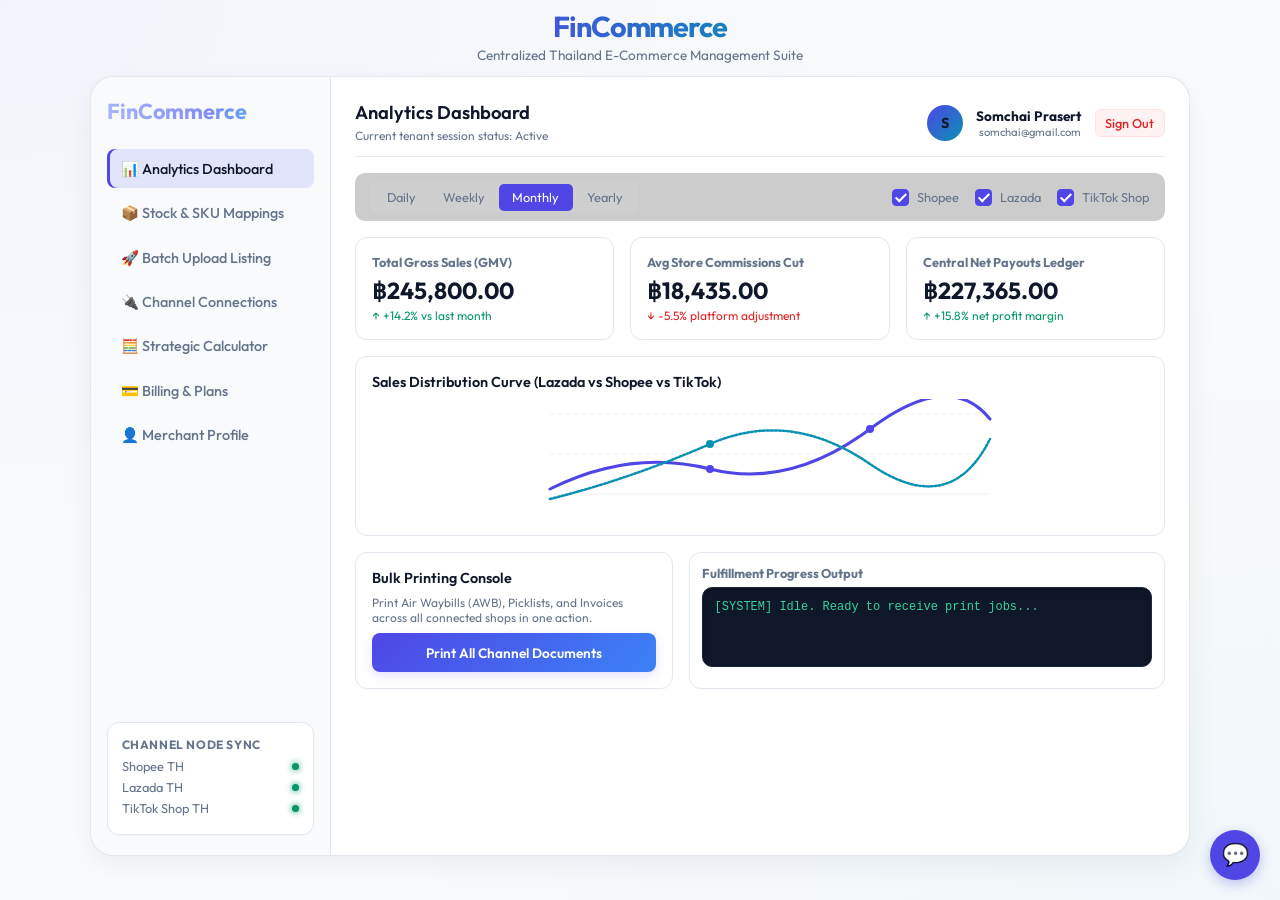
==== commit 383cae12: "Restructure dashboard individual and batch upload panels, build payment gateway checkout overlays an" ====
--- a/web/dashboard.html
+++ b/web/dashboard.html
@@ -401,6 +401,12 @@
           </li>
           <li class="menu-item" data-target="panel-calculator">
             <button>🧮 Strategic Calculator</button>
+          </li>
+          <li class="menu-item" data-target="panel-billing">
+            <button>💳 Billing & Plans</button>
+          </li>
+          <li class="menu-item" data-target="panel-profile">
+            <button>👤 Merchant Profile</button>
           </li>
         </ul>
         
@@ -535,79 +541,84 @@
 
         </div>
 
-        <!-- Panel 2: Inventory & Mapping -->
+        <!-- Panel 2: Stock & SKU Mappings -->
         <div id="panel-inventory" class="dashboard-panel">
-          <div class="filter-bar" style="justify-content: space-between;">
-            <input type="text" id="inventory-search" class="form-input" style="max-width: 300px; padding: 0.4rem 0.85rem; font-size: 0.85rem;" placeholder="Search SKU or Name...">
-            <div style="display: flex; gap: 0.5rem;">
-              <button class="btn btn-primary" style="width: auto; padding: 0.4rem 1rem; font-size: 0.85rem;" id="btn-add-product">
-                <span>➕</span> Add Product
-              </button>
-              <button class="btn btn-secondary" style="width: auto; padding: 0.4rem 1rem; font-size: 0.85rem; margin-top: 0;" id="btn-trigger-alert-modal">
-                <span>🔔</span> Configure Alerts
-              </button>
-            </div>
-          </div>
-
-          <div class="data-table-container">
-            <table class="data-table">
-              <thead>
-                <tr>
-                  <th>Master SKU</th>
-                  <th>Product Name</th>
-                  <th>Central Stock</th>
-                  <th>Linked Platform Nodes</th>
-                  <th>Thai Avg Selling Price</th>
-                  <th>Competitors (TH)</th>
-                  <th style="text-align: center;">Actions</th>
-                </tr>
-              </thead>
-              <tbody id="inventory-table-body">
-                <!-- Dynamically populated by app.js -->
-              </tbody>
-            </table>
-          </div>
-        </div>
-
-        <!-- Panel 3: Batch Upload / Product Edit -->
-        <div id="panel-uploads" class="dashboard-panel">
-          <div class="metrics-grid" style="grid-template-columns: 1.5fr 1fr;">
+          <div class="metrics-grid" style="grid-template-columns: 2fr 1.2fr; gap: 1rem; align-items: start;">
             
-            <!-- Upload form -->
-            <div class="metric-card">
-              <h3 style="font-size: 1rem; margin-bottom: 1rem;">Multi-Channel Listing Publisher</h3>
+            <!-- Left Side: SKU catalog search and table -->
+            <div class="metric-card" style="background: #ffffff; padding: 1.25rem;">
+              <div class="filter-bar" style="justify-content: space-between; margin-bottom: 1rem; padding: 0;">
+                <input type="text" id="inventory-search" class="form-input" style="max-width: 200px; padding: 0.45rem 0.85rem; font-size: 0.85rem;" placeholder="Search SKU or Name...">
+                <div style="display: flex; gap: 0.4rem;">
+                  <button class="btn btn-primary" style="width: auto; padding: 0.45rem 0.85rem; font-size: 0.8rem; margin: 0;" id="btn-add-product">
+                    <span>➕</span> Add Product
+                  </button>
+                  <button class="btn btn-secondary" style="width: auto; padding: 0.45rem 0.85rem; font-size: 0.8rem; margin: 0;" id="btn-trigger-alert-modal">
+                    <span>🔔</span> Config Alerts
+                  </button>
+                </div>
+              </div>
+
+              <div class="data-table-container">
+                <table class="data-table" style="font-size: 0.8rem;">
+                  <thead>
+                    <tr>
+                      <th>Master SKU</th>
+                      <th>Product Name</th>
+                      <th>Central Stock</th>
+                      <th>Linked Platform Nodes</th>
+                      <th>Price</th>
+                      <th>Competitors</th>
+                      <th style="text-align: center;">Actions</th>
+                    </tr>
+                  </thead>
+                  <tbody id="inventory-table-body">
+                    <!-- Dynamically populated by app.js -->
+                  </tbody>
+                </table>
+              </div>
+            </div>
+
+            <!-- Right Side: Multi-Channel Listing Publisher (Individual Upload) -->
+            <div class="metric-card" style="background: #ffffff; padding: 1.25rem;">
+              <h3 style="font-size: 0.95rem; margin-bottom: 0.5rem; color: var(--color-primary); display: flex; align-items: center; gap: 0.3rem;">
+                <span>🚀</span> Multi-Channel Publisher
+              </h3>
+              <p style="font-size: 0.75rem; color: var(--color-text-muted); margin-bottom: 1rem;">
+                Manually publish a single master SKU catalog product to your Shopee, Lazada, and TikTok shop nodes in one submit.
+              </p>
               
               <form id="batch-upload-form">
-                <div class="form-group" style="margin-bottom: 1rem;">
-                  <label class="form-label">Product Title</label>
-                  <input type="text" id="single-pub-title" class="form-input" placeholder="Enter centralized product title" required>
+                <div class="form-group" style="margin-bottom: 0.75rem;">
+                  <label class="form-label" style="font-size: 0.75rem;">Product Title</label>
+                  <input type="text" id="single-pub-title" class="form-input" style="padding: 0.5rem; font-size: 0.8rem;" placeholder="Enter product display name" required>
                 </div>
                 
-                <div class="metrics-grid" style="grid-template-columns: 1fr 1fr; margin-bottom: 0;">
-                  <div class="form-group" style="margin-bottom: 1rem;">
-                    <label class="form-label">Master Price (THB)</label>
-                    <input type="number" id="single-pub-price" class="form-input" placeholder="299" required>
+                <div class="metrics-grid" style="grid-template-columns: 1fr 1fr; margin-bottom: 0; gap: 0.5rem;">
+                  <div class="form-group" style="margin-bottom: 0.75rem;">
+                    <label class="form-label" style="font-size: 0.75rem;">Master Price (THB)</label>
+                    <input type="number" id="single-pub-price" class="form-input" style="padding: 0.5rem; font-size: 0.8rem;" placeholder="299" required>
                   </div>
-                  <div class="form-group" style="margin-bottom: 1rem;">
-                    <label class="form-label">Warehouse Stock</label>
-                    <input type="number" id="single-pub-stock" class="form-input" placeholder="100" required>
+                  <div class="form-group" style="margin-bottom: 0.75rem;">
+                    <label class="form-label" style="font-size: 0.75rem;">Warehouse Stock</label>
+                    <input type="number" id="single-pub-stock" class="form-input" style="padding: 0.5rem; font-size: 0.8rem;" placeholder="100" required>
                   </div>
                 </div>
 
-                <div class="form-group" style="margin-bottom: 1rem;">
-                  <label class="form-label">Target Channels</label>
-                  <div class="checkbox-group" style="margin-top: 0.4rem;">
-                    <label class="checkbox-container" style="font-size: 0.8rem;">
+                <div class="form-group" style="margin-bottom: 0.75rem;">
+                  <label class="form-label" style="font-size: 0.75rem;">Target Connected Store Nodes</label>
+                  <div class="checkbox-group" style="margin-top: 0.25rem;">
+                    <label class="checkbox-container" style="font-size: 0.75rem;">
                       <input type="checkbox" checked id="pub-shopee">
                       <span class="checkmark"></span>
                       Shopee TH
                     </label>
-                    <label class="checkbox-container" style="font-size: 0.8rem;">
+                    <label class="checkbox-container" style="font-size: 0.75rem;">
                       <input type="checkbox" checked id="pub-lazada">
                       <span class="checkmark"></span>
                       Lazada TH
                     </label>
-                    <label class="checkbox-container" style="font-size: 0.8rem;">
+                    <label class="checkbox-container" style="font-size: 0.75rem;">
                       <input type="checkbox" checked id="pub-tiktok">
                       <span class="checkmark"></span>
                       TikTok TH
@@ -615,34 +626,41 @@
                   </div>
                 </div>
 
-                <button type="submit" class="btn btn-primary" style="padding: 0.75rem; font-size: 0.9rem;">Publish to Selected Platforms</button>
+                <button type="submit" class="btn btn-primary" style="padding: 0.65rem; font-size: 0.85rem; margin-top: 0.5rem; width: 100%;">Publish to Selected Platforms</button>
               </form>
             </div>
 
-            <!-- Upload specs -->
-            <div class="metric-card" style="display: flex; flex-direction: column; justify-content: space-between; gap: 1rem;">
+          </div>
+        </div>
+
+        <!-- Panel 3: Batch Upload Listing -->
+        <div id="panel-uploads" class="dashboard-panel">
+          <div class="metrics-grid" style="grid-template-columns: 1fr; gap: 1rem;">
+            
+            <!-- Bulk Upload Container Card -->
+            <div class="metric-card" style="display: flex; flex-direction: column; justify-content: space-between; gap: 1.25rem; background: #ffffff; padding: 1.5rem;">
               <div>
-                <h3 style="font-size: 1rem; margin-bottom: 0.4rem;">Bulk Excel CSV Upload</h3>
-                <p style="font-size: 0.75rem; color: var(--color-text-muted);">
-                  Upload a standardized inventory worksheet catalog. Select target channels to batch publish.
+                <h3 style="font-size: 1.05rem; margin-bottom: 0.4rem; color: var(--color-primary);">Bulk Excel CSV Upload</h3>
+                <p style="font-size: 0.8rem; color: var(--color-text-muted);">
+                  Configure target platform checkboxes, then drag and drop your completed catalog Excel/CSV templates to execute bulk mappings.
                 </p>
               </div>
 
               <!-- Checkbox selection for Batch Excel Upload -->
-              <div class="form-group" style="margin-bottom: 0.5rem;">
-                <label class="form-label" style="font-size: 0.75rem;">Sync Excel Rows To:</label>
-                <div class="checkbox-group" style="margin-top: 0.25rem;">
-                  <label class="checkbox-container" style="font-size: 0.75rem;">
+              <div class="form-group" style="margin-bottom: 0.25rem;">
+                <label class="form-label" style="font-size: 0.8rem; font-weight:600;">Sync Excel Rows To:</label>
+                <div class="checkbox-group" style="margin-top: 0.4rem;">
+                  <label class="checkbox-container" style="font-size: 0.8rem;">
                     <input type="checkbox" checked id="batch-shopee">
                     <span class="checkmark"></span>
                     Shopee TH
                   </label>
-                  <label class="checkbox-container" style="font-size: 0.75rem;">
+                  <label class="checkbox-container" style="font-size: 0.8rem;">
                     <input type="checkbox" checked id="batch-lazada">
                     <span class="checkmark"></span>
                     Lazada TH
                   </label>
-                  <label class="checkbox-container" style="font-size: 0.75rem;">
+                  <label class="checkbox-container" style="font-size: 0.8rem;">
                     <input type="checkbox" checked id="batch-tiktok">
                     <span class="checkmark"></span>
                     TikTok TH
@@ -651,13 +669,11 @@
               </div>
               
               <!-- Drag and drop zone -->
-              <div id="excel-drop-zone" style="border: 2px dashed var(--glass-border); border-radius: 12px; padding: 1.25rem; text-align: center; cursor: pointer; background: rgba(255,255,255,0.01);" onclick="document.getElementById('excel-file-input').click()">
+              <div id="excel-drop-zone" style="border: 2px dashed var(--glass-border); border-radius: 12px; padding: 2.5rem 2rem; text-align: center; cursor: pointer; background: rgba(255,255,255,0.01);" onclick="document.getElementById('excel-file-input').click()">
                 <input type="file" id="excel-file-input" style="display: none;" accept=".xlsx, .xls, .csv">
-                <span style="font-size: 1.5rem;">📤</span>
-                <p style="font-size: 0.75rem; margin-top: 0.4rem; color: var(--color-text-muted);" id="excel-drop-text">Click to choose Excel spreadsheet</p>
-              </div>
-            </div>
-
+                <span style="font-size: 2rem;">📤</span>
+                <p style="font-size: 0.8rem; margin-top: 0.5rem; color: var(--color-text-muted);" id="excel-drop-text">Drag & Drop spreadsheet here or click to browse files</p>
+              </div>
             </div>
 
           </div>
@@ -845,6 +861,149 @@
           </div>
         </div>
 
+        <!-- Panel 6: Billing & Subscription Plans -->
+        <div id="panel-billing" class="dashboard-panel">
+          <div style="margin-bottom: 1.25rem;">
+            <h2 style="font-size: 1.25rem; font-weight: 600; color: var(--color-text-main);">Billing & Subscription Plans</h2>
+            <p style="font-size: 0.8rem; color: var(--color-text-muted);">Select the plan that fits your business scale. Upgrade anytime.</p>
+          </div>
+          
+          <div class="metrics-grid" style="grid-template-columns: repeat(3, 1fr); gap: 1rem;">
+            <!-- Free Plan -->
+            <div class="metric-card" style="display: flex; flex-direction: column; justify-content: space-between; border: 1.5px solid var(--glass-border); border-radius: 16px; padding: 1.5rem; text-align: center; background: #ffffff;">
+              <div>
+                <h3 style="font-size: 1.1rem; color: var(--color-text-muted); font-weight: 600; margin-bottom: 0.25rem;">Free Tier</h3>
+                <div style="font-size: 1.8rem; font-weight: 700; color: var(--color-text-main); margin-bottom: 1rem;">฿0 <span style="font-size: 0.8rem; color: var(--color-text-muted); font-weight: 400;">/ mo</span></div>
+                <ul style="text-align: left; font-size: 0.8rem; line-height: 1.6; margin-bottom: 1.5rem; color: var(--color-text-muted); padding-left: 1.2rem;">
+                  <li>Up to 1 linked shop</li>
+                  <li>Max 10 central SKUs</li>
+                  <li>Manual stock synchronization</li>
+                  <li>Standard analytics board</li>
+                </ul>
+              </div>
+              <button class="btn btn-secondary" style="margin: 0; width: 100%;" disabled id="billing-free-btn">Current Active Plan</button>
+            </div>
+
+            <!-- Basic Plan -->
+            <div class="metric-card" style="display: flex; flex-direction: column; justify-content: space-between; border: 1.5px solid var(--color-secondary); border-radius: 16px; padding: 1.5rem; text-align: center; background: #ffffff; box-shadow: 0 4px 10px rgba(0,0,0,0.02);">
+              <div>
+                <h3 style="font-size: 1.1rem; color: var(--color-secondary); font-weight: 600; margin-bottom: 0.25rem;">Basic Tier</h3>
+                <div style="font-size: 1.8rem; font-weight: 700; color: var(--color-text-main); margin-bottom: 1rem;">฿490 <span style="font-size: 0.8rem; color: var(--color-text-muted); font-weight: 400;">/ mo</span></div>
+                <ul style="text-align: left; font-size: 0.8rem; line-height: 1.6; margin-bottom: 1.5rem; color: var(--color-text-muted); padding-left: 1.2rem;">
+                  <li>Up to 3 linked shops</li>
+                  <li>Max 500 central SKUs</li>
+                  <li>Semi-automated sync pipeline</li>
+                  <li>Email priority support</li>
+                </ul>
+              </div>
+              <button class="btn btn-primary" style="margin: 0; width: 100%; background: var(--color-secondary); border-color: var(--color-secondary);" id="billing-upgrade-basic">Upgrade to Basic</button>
+            </div>
+
+            <!-- Advance Plan -->
+            <div class="metric-card" style="display: flex; flex-direction: column; justify-content: space-between; border: 1.5px solid var(--color-primary); border-radius: 16px; padding: 1.5rem; text-align: center; background: #ffffff; box-shadow: 0 4px 12px rgba(79, 70, 229, 0.08); position: relative;">
+              <div style="position: absolute; top: -10px; right: 20px; background: var(--color-primary); color: #fff; font-size: 0.65rem; padding: 0.2rem 0.5rem; border-radius: 8px; font-weight: 600;">POPULAR</div>
+              <div>
+                <h3 style="font-size: 1.1rem; color: var(--color-primary); font-weight: 600; margin-bottom: 0.25rem;">Advance Tier</h3>
+                <div style="font-size: 1.8rem; font-weight: 700; color: var(--color-text-main); margin-bottom: 1rem;">฿990 <span style="font-size: 0.8rem; color: var(--color-text-muted); font-weight: 400;">/ mo</span></div>
+                <ul style="text-align: left; font-size: 0.8rem; line-height: 1.6; margin-bottom: 1.5rem; color: var(--color-text-muted); padding-left: 1.2rem;">
+                  <li>Unlimited linked shops</li>
+                  <li>Unlimited central SKUs</li>
+                  <li>Real-time automated sync</li>
+                  <li>Optimized pricing calculator</li>
+                  <li>24/7 dedicated support</li>
+                </ul>
+              </div>
+              <button class="btn btn-primary" style="margin: 0; width: 100%;" id="billing-upgrade-advance">Upgrade to Advance</button>
+            </div>
+          </div>
+        </div>
+
+        <!-- Panel 7: Merchant Profile & Security & Sessions -->
+        <div id="panel-profile" class="dashboard-panel">
+          <div style="margin-bottom: 1.25rem;">
+            <h2 style="font-size: 1.25rem; font-weight: 600; color: var(--color-text-main);">Merchant Profile & Security</h2>
+            <p style="font-size: 0.8rem; color: var(--color-text-muted);">Manage your personal details, credentials, and active terminal sessions.</p>
+          </div>
+
+          <div class="metrics-grid" style="grid-template-columns: 1.2fr 1fr; gap: 1rem; align-items: start;">
+            <!-- Left Side: Profile Form -->
+            <div class="metric-card" style="background: #ffffff; padding: 1.25rem;">
+              <h3 style="font-size: 0.95rem; margin-bottom: 1rem; color: var(--color-primary);">👤 Personal Information</h3>
+              <form id="profile-info-form">
+                <div class="form-group" style="margin-bottom: 0.75rem;">
+                  <label class="form-label" style="font-size: 0.75rem;">Full Name</label>
+                  <input type="text" id="profile-name" class="form-input" style="padding: 0.5rem; font-size: 0.85rem;" value="Somchai Prasert" required>
+                </div>
+                <div class="form-group" style="margin-bottom: 0.75rem;">
+                  <label class="form-label" style="font-size: 0.75rem;">Email Address</label>
+                  <input type="email" id="profile-email" class="form-input" style="padding: 0.5rem; font-size: 0.85rem;" value="somchai@gmail.com" required>
+                </div>
+                <div class="form-group" style="margin-bottom: 0.75rem;">
+                  <label class="form-label" style="font-size: 0.75rem;">Mobile Phone</label>
+                  <input type="tel" id="profile-phone" class="form-input" style="padding: 0.5rem; font-size: 0.85rem;" value="0812345678" required>
+                </div>
+                <div class="form-group" style="margin-bottom: 1rem;">
+                  <label class="form-label" style="font-size: 0.75rem;">Company Name</label>
+                  <input type="text" id="profile-company" class="form-input" style="padding: 0.5rem; font-size: 0.85rem;" value="Prasert Retail Group Co., Ltd." required>
+                </div>
+                <button type="submit" class="btn btn-primary" style="padding: 0.5rem 1rem; font-size: 0.8rem; width: auto; margin: 0;">Save Profile Details</button>
+              </form>
+            </div>
+
+            <!-- Right Side: Change Password & Subscription Card -->
+            <div style="display: flex; flex-direction: column; gap: 1rem;">
+              
+              <!-- Subscription Tier Card -->
+              <div class="metric-card" style="background: #ffffff; padding: 1rem; border-left: 4px solid var(--color-primary);">
+                <h4 style="font-size: 0.8rem; color: var(--color-text-muted); text-transform: uppercase;">Subscription Details</h4>
+                <div style="display: flex; justify-content: space-between; align-items: center; margin-top: 0.5rem;">
+                  <div>
+                    <span style="font-size: 1.1rem; font-weight: 700; color: var(--color-text-main);" id="profile-plan-name">Free Tier</span>
+                    <p style="font-size: 0.7rem; color: var(--color-text-muted); margin-top: 0.1rem;">Billing Renewal: N/A</p>
+                  </div>
+                  <span class="status-badge" style="background: rgba(79, 70, 229, 0.1); color: var(--color-primary); padding: 0.25rem 0.5rem; border-radius: 8px; font-weight: 600; font-size: 0.75rem;" id="profile-plan-badge">Active</span>
+                </div>
+              </div>
+
+              <!-- Security / Change Password Form -->
+              <div class="metric-card" style="background: #ffffff; padding: 1.25rem;">
+                <h3 style="font-size: 0.95rem; margin-bottom: 0.75rem; color: var(--color-warning);">🔑 Update Credentials</h3>
+                <form id="profile-password-form">
+                  <div class="form-group" style="margin-bottom: 0.5rem;">
+                    <label class="form-label" style="font-size: 0.75rem;">New Password</label>
+                    <input type="password" id="profile-new-pass" class="form-input" style="padding: 0.4rem; font-size: 0.8rem;" placeholder="Enter new password" required>
+                    <!-- Password strength visual -->
+                    <div style="display: flex; gap: 4px; margin-top: 4px;" id="profile-strength-bars">
+                      <div style="flex:1; height:4px; background:#e2e8f0; border-radius:2px;" id="prof-bar-1"></div>
+                      <div style="flex:1; height:4px; background:#e2e8f0; border-radius:2px;" id="prof-bar-2"></div>
+                      <div style="flex:1; height:4px; background:#e2e8f0; border-radius:2px;" id="prof-bar-3"></div>
+                    </div>
+                    <span id="profile-pass-strength-msg" style="font-size:0.65rem; display:block; margin-top:4px;">Strength: Empty</span>
+                  </div>
+                  <div class="form-group" style="margin-bottom: 0.75rem;">
+                    <label class="form-label" style="font-size: 0.75rem;">Confirm New Password</label>
+                    <input type="password" id="profile-confirm-pass" class="form-input" style="padding: 0.4rem; font-size: 0.8rem;" placeholder="Confirm new password" required>
+                  </div>
+                  <button type="submit" class="btn btn-secondary" style="padding: 0.5rem 1rem; font-size: 0.8rem; width: auto; margin: 0; border-color: var(--color-warning); color: var(--color-warning);">Change Password</button>
+                </form>
+              </div>
+
+            </div>
+          </div>
+
+          <!-- Bottom: Unified Device Management console -->
+          <div class="metric-card" style="margin-top: 1rem; background: #ffffff; padding: 1.25rem;">
+            <h3 style="font-size: 0.95rem; margin-bottom: 0.5rem; color: var(--color-secondary);">📱 Active Authorized Terminals</h3>
+            <p style="font-size: 0.75rem; color: var(--color-text-muted); margin-bottom: 1rem;">
+              These devices are currently authenticated to access your merchant workspace. Revoking access logs them out instantly.
+            </p>
+            <div id="active-device-list-profile" style="display: flex; flex-direction: column; gap: 0.75rem;">
+              <!-- Dynamic session nodes populated by app.js -->
+            </div>
+          </div>
+
+        </div>
+
       </section>
       
     </div>
@@ -1020,6 +1179,147 @@
     </div>
   </div>
 
+  <!-- Subscription Checkout Gateway Modal -->
+  <div class="alert-config-overlay" id="checkout-modal" style="z-index: 3000;">
+    <div class="modal-content" style="max-width: 460px; padding: 1.5rem; background: #ffffff; border-radius: 16px;">
+      <button class="modal-close-btn" id="checkout-modal-close" style="top: 15px; right: 15px;">&times;</button>
+      <h3 style="font-size: 1.15rem; margin-bottom: 0.25rem; font-weight:700; color:var(--color-text-main);" id="checkout-title">Upgrade Plan</h3>
+      <p style="font-size: 0.85rem; color: var(--color-primary); font-weight:600; margin-bottom: 1.25rem;" id="checkout-subtitle">Total Due: ฿490.00 / month</p>
+      
+      <!-- Payment Tab Nav -->
+      <div class="tab-nav" style="margin-bottom: 1.25rem; display: flex; border-bottom: 1px solid var(--glass-border); padding-bottom: 0.5rem; gap: 0.5rem;">
+        <button type="button" class="tab-btn active" id="pay-tab-qr" style="padding: 0.4rem 0.6rem; font-size: 0.75rem;">Thai PromptPay QR</button>
+        <button type="button" class="tab-btn" id="pay-tab-card" style="padding: 0.4rem 0.6rem; font-size: 0.75rem;">Credit Card</button>
+        <button type="button" class="tab-btn" id="pay-tab-bank" style="padding: 0.4rem 0.6rem; font-size: 0.75rem;">Mobile Banking</button>
+        <button type="button" class="tab-btn" id="pay-tab-wallet" style="padding: 0.4rem 0.6rem; font-size: 0.75rem;">E-Wallet</button>
+      </div>
+
+      <!-- Payment panels -->
+      <!-- Tab 1: PromptPay QR -->
+      <div class="modal-panel active" id="pay-panel-qr">
+        <div style="display: flex; flex-direction: column; align-items: center; gap: 0.75rem; text-align: center;">
+          <div style="background: #ffffff; border: 1.5px solid #cbd5e1; border-radius: 12px; padding: 0.75rem; width: 140px; height: 140px; display: flex; align-items: center; justify-content: center; box-shadow: 0 4px 6px rgba(0,0,0,0.02);">
+            <!-- Mock PromptPay QR code block using SVG -->
+            <svg viewBox="0 0 100 100" width="100%" height="100%" style="display: block;">
+              <rect width="100" height="100" fill="#fff"/>
+              <path d="M10,10 h20 v20 h-20 z M70,10 h20 v20 h-20 z M10,70 h20 v20 h-20 z M45,45 h10 v10 h-10 z" fill="#0f172a"/>
+              <path d="M35,15 h5 v10 h-5 z M50,10 h10 v5 h-10 z M15,35 h10 v5 h-10 z M40,40 h5 v5 h-5 z M60,60 h15 v15 h-15 z" fill="#4f46e5"/>
+              <circle cx="50" cy="50" r="12" fill="none" stroke="#003b70" stroke-width="2"/>
+              <text x="50" y="53" font-size="8" text-anchor="middle" font-weight="700" fill="#003b70">TH QR</text>
+            </svg>
+          </div>
+          <div>
+            <h4 style="font-size: 0.85rem; color: #003b70; font-weight: 700;">PromptPay (พร้อมเพย์)</h4>
+            <p style="font-size: 0.7rem; color: var(--color-text-muted); margin-top: 0.15rem;">Scan this QR code with your Thai Banking App to complete payment.</p>
+          </div>
+          <div style="font-size: 0.85rem; font-weight: 600; color: var(--color-primary);" id="qr-timer-label">Code expires in: 60s</div>
+          <div style="font-size: 0.75rem; color: var(--color-success);" id="qr-status-label">⏳ Listening for transaction notification webhook...</div>
+        </div>
+      </div>
+
+      <!-- Tab 2: Credit Card Form -->
+      <div class="modal-panel" id="pay-panel-card">
+        <form id="card-payment-form">
+          <div class="form-group" style="margin-bottom: 0.75rem;">
+            <label class="form-label" style="font-size: 0.75rem;">Cardholder Name</label>
+            <input type="text" class="form-input" style="padding: 0.5rem 0.75rem; font-size: 0.85rem;" placeholder="Somchai Prasert" required>
+          </div>
+          <div class="form-group" style="margin-bottom: 0.75rem;">
+            <label class="form-label" style="font-size: 0.75rem;">Card Number</label>
+            <input type="text" class="form-input" style="padding: 0.5rem 0.75rem; font-size: 0.85rem;" placeholder="4000 1234 5678 9010" required>
+          </div>
+          <div class="metrics-grid" style="grid-template-columns: 1fr 1fr; margin-bottom: 0; gap: 0.5rem;">
+            <div class="form-group" style="margin-bottom: 0.75rem;">
+              <label class="form-label" style="font-size: 0.75rem;">Expiry Date</label>
+              <input type="text" class="form-input" style="padding: 0.5rem 0.75rem; font-size: 0.85rem;" placeholder="MM/YY" required>
+            </div>
+            <div class="form-group" style="margin-bottom: 0.75rem;">
+              <label class="form-label" style="font-size: 0.75rem;">CVV / CVC</label>
+              <input type="password" class="form-input" style="padding: 0.5rem 0.75rem; font-size: 0.85rem;" placeholder="•••" required>
+            </div>
+          </div>
+          <button type="submit" class="btn btn-primary" style="margin-top: 0.75rem; padding: 0.65rem; font-size: 0.85rem; width: 100%;">Pay Securely via 2C2P Gateway</button>
+        </form>
+      </div>
+
+      <!-- Tab 3: Mobile Banking Grid -->
+      <div class="modal-panel" id="pay-panel-bank">
+        <p style="font-size: 0.75rem; color: var(--color-text-muted); margin-bottom: 0.75rem;">Select your Thai bank to launch dynamic app redirect:</p>
+        <div style="display: grid; grid-template-columns: repeat(2, 1fr); gap: 0.5rem;">
+          <button type="button" class="btn btn-secondary" style="margin: 0; padding: 0.5rem; justify-content: flex-start; gap: 0.4rem; font-size: 0.8rem; display: flex; align-items: center;" onclick="processMockBankRedirect('KBank')">
+            <span style="background: #138f2e; color: #fff; width: 18px; height: 18px; border-radius: 4px; display: inline-flex; align-items: center; justify-content: center; font-weight: 700; font-size: 0.6rem;">KB</span>
+            K-Mobile Banking
+          </button>
+          <button type="button" class="btn btn-secondary" style="margin: 0; padding: 0.5rem; justify-content: flex-start; gap: 0.4rem; font-size: 0.8rem; display: flex; align-items: center;" onclick="processMockBankRedirect('SCB')">
+            <span style="background: #4e2a84; color: #fff; width: 18px; height: 18px; border-radius: 4px; display: inline-flex; align-items: center; justify-content: center; font-weight: 700; font-size: 0.6rem;">SC</span>
+            SCB EASY App
+          </button>
+          <button type="button" class="btn btn-secondary" style="margin: 0; padding: 0.5rem; justify-content: flex-start; gap: 0.4rem; font-size: 0.8rem; display: flex; align-items: center;" onclick="processMockBankRedirect('BBL')">
+            <span style="background: #0033a0; color: #fff; width: 18px; height: 18px; border-radius: 4px; display: inline-flex; align-items: center; justify-content: center; font-weight: 700; font-size: 0.6rem;">BB</span>
+            Bualuang mBanking
+          </button>
+          <button type="button" class="btn btn-secondary" style="margin: 0; padding: 0.5rem; justify-content: flex-start; gap: 0.4rem; font-size: 0.8rem; display: flex; align-items: center;" onclick="processMockBankRedirect('Krungsri')">
+            <span style="background: #fcd116; color: #5c4d08; width: 18px; height: 18px; border-radius: 4px; display: inline-flex; align-items: center; justify-content: center; font-weight: 700; font-size: 0.6rem;">KS</span>
+            KMA App
+          </button>
+        </div>
+      </div>
+
+      <!-- Tab 4: E-Wallets -->
+      <div class="modal-panel" id="pay-panel-wallet">
+        <form id="wallet-payment-form">
+          <div class="form-group" style="margin-bottom: 0.75rem;">
+            <label class="form-label" style="font-size: 0.75rem;">Select Wallet Provider</label>
+            <select class="form-input" style="padding: 0.5rem; font-size: 0.85rem;" id="wallet-provider-select" required>
+              <option value="truemoney">TrueMoney Wallet (ทรูมันนี่)</option>
+              <option value="rabbit">Rabbit LINE Pay (แรบบิท ไลน์เพย์)</option>
+            </select>
+          </div>
+          <div class="form-group" style="margin-bottom: 0.75rem;">
+            <label class="form-label" style="font-size: 0.75rem;">Merchant Phone Number (linked to wallet)</label>
+            <input type="tel" class="form-input" style="padding: 0.5rem; font-size: 0.85rem;" placeholder="08XXXXXXXX" required>
+          </div>
+          <button type="submit" class="btn btn-primary" style="margin-top: 0.75rem; padding: 0.65rem; font-size: 0.85rem; width: 100%;">Send Wallet OTP Push Challenge</button>
+        </form>
+      </div>
+
+    </div>
+  </div>
+
+  <!-- Floating Conversational AI Support Chatbot -->
+  <div id="chatbot-container" style="position: fixed; bottom: 20px; right: 20px; z-index: 4000; font-family: inherit;">
+    <!-- Floating Bubble Button -->
+    <button id="chatbot-bubble" style="width: 50px; height: 50px; border-radius: 50%; background: var(--color-primary); border: none; cursor: pointer; display: flex; align-items: center; justify-content: center; box-shadow: 0 4px 12px rgba(79, 70, 229, 0.3); color: #fff; font-size: 1.35rem; transition: var(--transition-smooth); outline: none;">
+      💬
+    </button>
+    
+    <!-- Chat Window (Hidden initially) -->
+    <div id="chatbot-window" style="display: none; position: absolute; bottom: 60px; right: 0; width: 330px; height: 420px; background: #ffffff; border: 1px solid var(--glass-border); border-radius: 16px; box-shadow: 0 10px 25px rgba(0,0,0,0.1); overflow: hidden; flex-direction: column;">
+      <!-- Chat Header -->
+      <div style="background: var(--color-primary); color: #fff; padding: 0.85rem 1rem; display: flex; justify-content: space-between; align-items: center;">
+        <div>
+          <h4 style="font-size: 0.85rem; font-weight: 600; margin: 0; color: #fff;">FinCommerce Help Bot</h4>
+          <span style="font-size: 0.65rem; color: rgba(255,255,255,0.8);">Ask me how-to instructions</span>
+        </div>
+        <button id="chatbot-close" style="background: none; border: none; color: #fff; font-size: 1.25rem; cursor: pointer; line-height: 1;">&times;</button>
+      </div>
+      <!-- Messages Thread Viewport -->
+      <div id="chatbot-messages" style="flex: 1; padding: 1rem; overflow-y: auto; display: flex; flex-direction: column; gap: 0.75rem; background: #f8fafc; font-size: 0.8rem;">
+        <div style="background: #e2e8f0; color: var(--color-text-main); padding: 0.6rem 0.8rem; border-radius: 12px 12px 12px 0; max-width: 85%; align-self: flex-start; line-height: 1.3;">
+          Hello! I am your FinCommerce assistant. Ask me questions like:
+          <br>• <em>"how to upload products"</em>
+          <br>• <em>"how to batch upload"</em>
+          <br>• <em>"how to connect Shopee"</em>
+        </div>
+      </div>
+      <!-- Message input footer -->
+      <form id="chatbot-input-form" style="border-top: 1px solid var(--glass-border); padding: 0.5rem; display: flex; gap: 0.5rem; background: #ffffff; margin: 0;">
+        <input type="text" id="chatbot-text-input" placeholder="Type your question..." style="flex: 1; border: 1px solid #cbd5e1; border-radius: 8px; padding: 0.4rem 0.75rem; font-size: 0.8rem; outline: none;" required>
+        <button type="submit" class="btn btn-primary" style="width: auto; padding: 0.4rem 0.85rem; font-size: 0.8rem; margin: 0;">Send</button>
+      </form>
+    </div>
+  </div>
+
   <script src="app.js"></script>
 </body>
 </html>
--- a/web/styles.css
+++ b/web/styles.css
@@ -835,3 +835,96 @@
     padding: 1.5rem;
   }
 }
+
+/* Billing pricing cards details */
+#panel-billing .metric-card {
+  transition: transform 0.3s ease, box-shadow 0.3s ease;
+}
+#panel-billing .metric-card:hover {
+  transform: translateY(-4px);
+  box-shadow: 0 10px 20px rgba(0,0,0,0.05) !important;
+}
+
+/* Active plan button */
+#panel-billing button:disabled {
+  background: var(--color-bg-dark) !important;
+  color: var(--color-text-muted) !important;
+  border-color: var(--glass-border) !important;
+  cursor: not-allowed;
+}
+
+/* Payment gateway tabs */
+.tab-nav {
+  display: flex;
+  gap: 0.5rem;
+  border-bottom: 1.5px solid var(--glass-border);
+  padding-bottom: 0.25rem;
+}
+
+.tab-btn {
+  background: none;
+  border: none;
+  padding: 0.5rem 1rem;
+  font-size: 0.85rem;
+  color: var(--color-text-muted);
+  cursor: pointer;
+  border-bottom: 2px solid transparent;
+  transition: var(--transition-smooth);
+}
+
+.tab-btn.active {
+  color: var(--color-primary);
+  border-bottom-color: var(--color-primary);
+  font-weight: 600;
+}
+
+/* Modal Panels */
+.modal-panel {
+  display: none;
+  animation: fadeIn 0.3s ease;
+}
+
+.modal-panel.active {
+  display: block;
+}
+
+/* Pulse Animation for QR Webhook Listening */
+@keyframes pulse {
+  0%, 100% { opacity: 0.7; }
+  50% { opacity: 1; }
+}
+
+#qr-status-label {
+  animation: pulse 1.5s infinite ease-in-out;
+}
+
+/* Password Strength Bar Meters inside profile */
+#profile-strength-bars div {
+  transition: background-color 0.3s ease;
+}
+
+/* Chatbot container styles */
+#chatbot-container {
+  display: block;
+}
+
+#chatbot-bubble:hover {
+  transform: scale(1.06);
+}
+
+#chatbot-window {
+  display: none;
+  animation: slideUp 0.3s cubic-bezier(0.16, 1, 0.3, 1);
+}
+
+@keyframes slideUp {
+  from {
+    transform: translateY(20px);
+    opacity: 0;
+  }
+  to {
+    transform: translateY(0);
+    opacity: 1;
+  }
+}
+
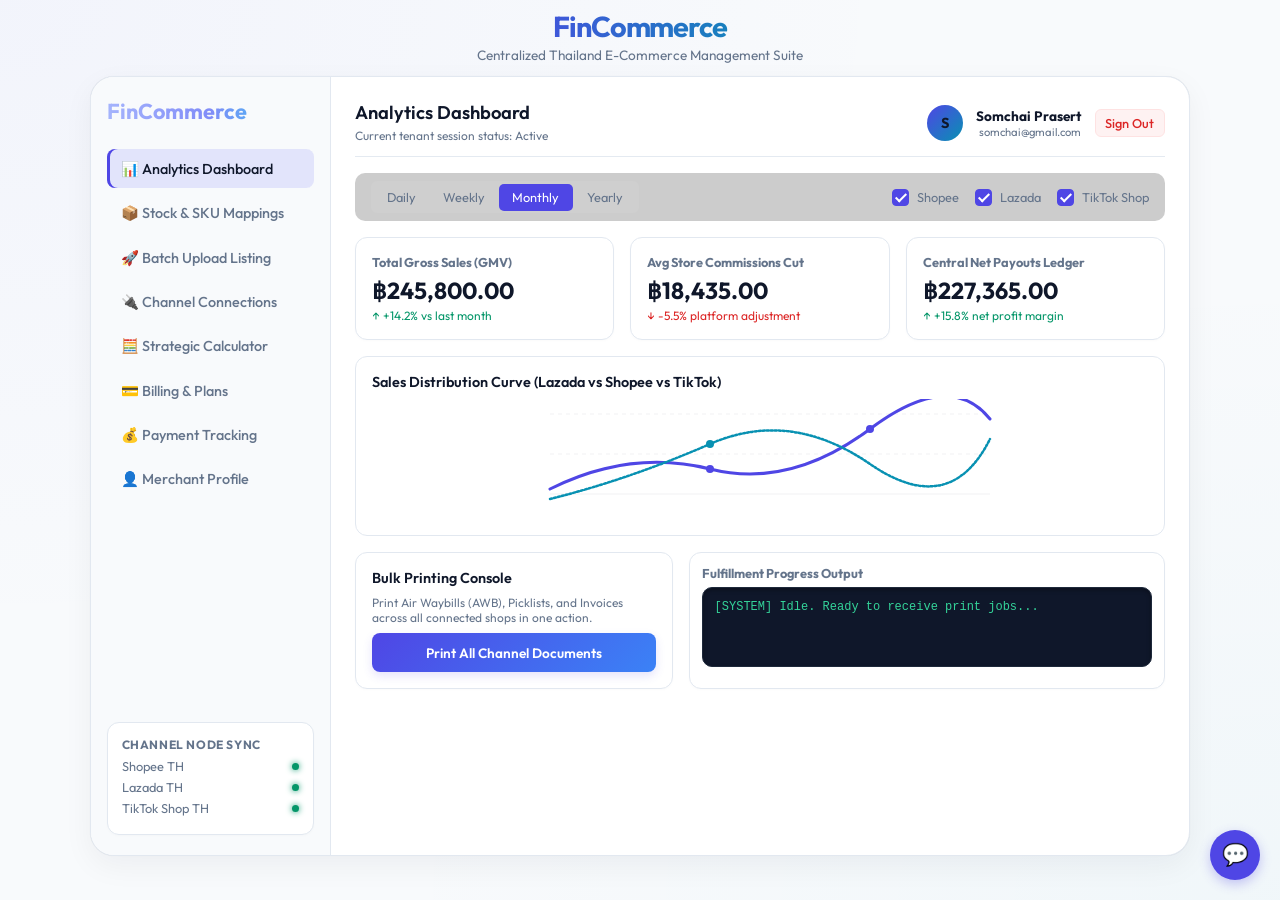
==== commit ce004e0d: "Add Payment Tracking Ledger dashboard panel, insert mock payouts dataset, bind platform and search q" ====
--- a/web/dashboard.html
+++ b/web/dashboard.html
@@ -404,6 +404,9 @@
           </li>
           <li class="menu-item" data-target="panel-billing">
             <button>💳 Billing & Plans</button>
+          </li>
+          <li class="menu-item" data-target="panel-payments">
+            <button>💰 Payment Tracking</button>
           </li>
           <li class="menu-item" data-target="panel-profile">
             <button>👤 Merchant Profile</button>
@@ -915,6 +918,85 @@
               </div>
               <button class="btn btn-primary" style="margin: 0; width: 100%;" id="billing-upgrade-advance">Upgrade to Advance</button>
             </div>
+        <!-- Panel 8: Payment Tracking Ledger -->
+        <div id="panel-payments" class="dashboard-panel">
+          <div style="margin-bottom: 1.25rem;">
+            <h2 style="font-size: 1.25rem; font-weight: 600; color: var(--color-text-main);">Payment Tracking Ledger</h2>
+            <p style="font-size: 0.8rem; color: var(--color-text-muted);">Monitor expected payouts, platform fees deductions, and settlement status across connected shops.</p>
+          </div>
+
+          <!-- Summaries -->
+          <div class="metrics-grid" style="margin-bottom: 1rem;">
+            <div class="metric-card" style="background: #ffffff; border-left: 4px solid var(--color-warning); padding: 1rem;">
+              <h4 style="font-size: 0.8rem; color: var(--color-text-muted); margin-bottom: 0.25rem;">Total Pending Settlement</h4>
+              <div class="value" style="font-size: 1.4rem; font-weight: 700; color: var(--color-text-main);" id="ledger-pending-amount">฿12,450.00</div>
+              <div style="font-size: 0.7rem; color: var(--color-text-muted); margin-top: 0.2rem;">Holds: ฿1,200.00 due to disputes</div>
+            </div>
+            <div class="metric-card" style="background: #ffffff; border-left: 4px solid var(--color-primary); padding: 1rem;">
+              <h4 style="font-size: 0.8rem; color: var(--color-text-muted); margin-bottom: 0.25rem;">Next Expected Release</h4>
+              <div class="value" style="font-size: 1.4rem; font-weight: 700; color: var(--color-text-main);">2026-07-20</div>
+              <div style="font-size: 0.7rem; color: var(--color-success); margin-top: 0.2rem;">✓ Bank transfer webhook confirmed</div>
+            </div>
+            <div class="metric-card" style="background: #ffffff; border-left: 4px solid var(--color-success); padding: 1rem;">
+              <h4 style="font-size: 0.8rem; color: var(--color-text-muted); margin-bottom: 0.25rem;">Settled Payouts (MTD)</h4>
+              <div class="value" style="font-size: 1.4rem; font-weight: 700; color: var(--color-text-main);">฿214,915.00</div>
+              <div style="font-size: 0.7rem; color: var(--color-text-muted); margin-top: 0.2rem;">Paid to SCB Account ending 0841</div>
+            </div>
+          </div>
+
+          <!-- Filters Card -->
+          <div class="metric-card" style="background: #ffffff; padding: 1rem; margin-bottom: 1rem;">
+            <div style="display: flex; justify-content: space-between; align-items: center; flex-wrap: wrap; gap: 0.75rem;">
+              <div style="display: flex; gap: 0.5rem; flex: 1; min-width: 250px;">
+                <input type="text" id="ledger-search" class="form-input" style="padding: 0.45rem 0.85rem; font-size: 0.8rem; max-width: 250px;" placeholder="Search Order ID...">
+                <select id="ledger-status-filter" class="form-input" style="max-width: 150px; padding: 0.45rem; font-size: 0.8rem;">
+                  <option value="ALL">All Statuses</option>
+                  <option value="Settled">Settled</option>
+                  <option value="Pending">Pending</option>
+                  <option value="On Hold">On Hold</option>
+                </select>
+              </div>
+              <div style="display: flex; gap: 0.75rem; align-items: center; flex-wrap: wrap;">
+                <span style="font-size: 0.75rem; font-weight: 600; color: var(--color-text-muted);">Shop Filters:</span>
+                <label class="checkbox-container" style="font-size: 0.75rem; margin: 0;">
+                  <input type="checkbox" checked id="ledger-filter-shopee">
+                  <span class="checkmark" style="width: 14px; height: 14px; margin-right: 0.25rem;"></span>
+                  Shopee
+                </label>
+                <label class="checkbox-container" style="font-size: 0.75rem; margin: 0;">
+                  <input type="checkbox" checked id="ledger-filter-lazada">
+                  <span class="checkmark" style="width: 14px; height: 14px; margin-right: 0.25rem;"></span>
+                  Lazada
+                </label>
+                <label class="checkbox-container" style="font-size: 0.75rem; margin: 0;">
+                  <input type="checkbox" checked id="ledger-filter-tiktok">
+                  <span class="checkmark" style="width: 14px; height: 14px; margin-right: 0.25rem;"></span>
+                  TikTok
+                </label>
+              </div>
+            </div>
+          </div>
+
+          <!-- Main Table Card -->
+          <div class="metric-card" style="background: #ffffff; padding: 1.25rem;">
+            <div class="data-table-container" style="max-height: 250px; overflow-y: auto;">
+              <table class="data-table" style="font-size: 0.75rem;">
+                <thead>
+                  <tr>
+                    <th>Order ID</th>
+                    <th>Platform</th>
+                    <th>Expected Payout Date</th>
+                    <th>Gross Amount</th>
+                    <th>Fees Deducted</th>
+                    <th>Net Settlement</th>
+                    <th style="text-align: center;">Payout Status</th>
+                  </tr>
+                </thead>
+                <tbody id="ledger-table-body">
+                  <!-- Dynamic ledger rows populated by app.js -->
+                </tbody>
+              </table>
+            </div>
           </div>
         </div>
 
@@ -922,7 +1004,7 @@
         <div id="panel-profile" class="dashboard-panel">
           <div style="margin-bottom: 1.25rem;">
             <h2 style="font-size: 1.25rem; font-weight: 600; color: var(--color-text-main);">Merchant Profile & Security</h2>
-            <p style="font-size: 0.8rem; color: var(--color-text-muted);">Manage your personal details, credentials, and active terminal sessions.</p>
+            <p style="font-size: 0.8rem; color: var(--color-text-muted);">Manage your personal details, postpaid subscriptions, payment methods, and active sessions.</p>
           </div>
 
           <div class="metrics-grid" style="grid-template-columns: 1.2fr 1fr; gap: 1rem; align-items: start;">
@@ -930,9 +1012,15 @@
             <div class="metric-card" style="background: #ffffff; padding: 1.25rem;">
               <h3 style="font-size: 0.95rem; margin-bottom: 1rem; color: var(--color-primary);">👤 Personal Information</h3>
               <form id="profile-info-form">
-                <div class="form-group" style="margin-bottom: 0.75rem;">
-                  <label class="form-label" style="font-size: 0.75rem;">Full Name</label>
-                  <input type="text" id="profile-name" class="form-input" style="padding: 0.5rem; font-size: 0.85rem;" value="Somchai Prasert" required>
+                <div class="metrics-grid" style="grid-template-columns: 1fr 1fr; margin-bottom: 0.75rem; gap: 0.5rem;">
+                  <div class="form-group" style="margin-bottom: 0;">
+                    <label class="form-label" style="font-size: 0.75rem;">First Name</label>
+                    <input type="text" id="profile-first-name" class="form-input" style="padding: 0.5rem; font-size: 0.85rem;" value="Somchai" required>
+                  </div>
+                  <div class="form-group" style="margin-bottom: 0;">
+                    <label class="form-label" style="font-size: 0.75rem;">Last Name</label>
+                    <input type="text" id="profile-last-name" class="form-input" style="padding: 0.5rem; font-size: 0.85rem;" value="Prasert" required>
+                  </div>
                 </div>
                 <div class="form-group" style="margin-bottom: 0.75rem;">
                   <label class="form-label" style="font-size: 0.75rem;">Email Address</label>
@@ -950,19 +1038,46 @@
               </form>
             </div>
 
-            <!-- Right Side: Change Password & Subscription Card -->
+            <!-- Right Side: Change Password & Subscription Card & Account Controls -->
             <div style="display: flex; flex-direction: column; gap: 1rem;">
               
-              <!-- Subscription Tier Card -->
-              <div class="metric-card" style="background: #ffffff; padding: 1rem; border-left: 4px solid var(--color-primary);">
-                <h4 style="font-size: 0.8rem; color: var(--color-text-muted); text-transform: uppercase;">Subscription Details</h4>
-                <div style="display: flex; justify-content: space-between; align-items: center; margin-top: 0.5rem;">
-                  <div>
-                    <span style="font-size: 1.1rem; font-weight: 700; color: var(--color-text-main);" id="profile-plan-name">Free Tier</span>
-                    <p style="font-size: 0.7rem; color: var(--color-text-muted); margin-top: 0.1rem;">Billing Renewal: N/A</p>
-                  </div>
-                  <span class="status-badge" style="background: rgba(79, 70, 229, 0.1); color: var(--color-primary); padding: 0.25rem 0.5rem; border-radius: 8px; font-weight: 600; font-size: 0.75rem;" id="profile-plan-badge">Active</span>
-                </div>
+              <!-- Subscription & Payment Settings Card -->
+              <div class="metric-card" style="background: #ffffff; padding: 1.25rem; border-left: 4px solid var(--color-primary);">
+                <h4 style="font-size: 0.8rem; color: var(--color-text-muted); text-transform: uppercase; margin-bottom: 0.5rem;">Subscription & Billing</h4>
+                
+                <div class="form-group" style="margin-bottom: 0.75rem;">
+                  <label class="form-label" style="font-size: 0.7rem; color: var(--color-text-muted);">Subscription Plan (Postpay Model)</label>
+                  <select id="profile-plan-select" class="form-input" style="padding: 0.4rem; font-size: 0.8rem;">
+                    <option value="Free">Free Tier (฿0/mo)</option>
+                    <option value="Basic">Basic Plan (฿490/mo - Postpay)</option>
+                    <option value="Advance">Advance Plan (฿990/mo - Postpay)</option>
+                  </select>
+                </div>
+
+                <div class="form-group" style="margin-bottom: 1rem;">
+                  <label class="form-label" style="font-size: 0.7rem; color: var(--color-text-muted);">Active Payment Method</label>
+                  <select id="profile-payment-select" class="form-input" style="padding: 0.4rem; font-size: 0.8rem;">
+                    <option value="None">None (Unpaid / Free Plan)</option>
+                    <option value="Credit Card">Credit Card (Visa ending in 4242)</option>
+                    <option value="PromptPay">PromptPay QR Autopay</option>
+                    <option value="TrueMoney">TrueMoney E-Wallet</option>
+                    <option value="Rabbit">Rabbit LINE Pay</option>
+                  </select>
+                </div>
+
+                <div style="display: flex; gap: 0.5rem;">
+                  <button type="button" id="btn-save-billing" class="btn btn-primary" style="padding: 0.4rem 0.8rem; font-size: 0.75rem; width: auto; margin: 0;">Save Billing Info</button>
+                  <button type="button" id="btn-cancel-sub" class="btn btn-secondary" style="padding: 0.4rem 0.8rem; font-size: 0.75rem; width: auto; margin: 0; border-color: var(--color-warning); color: var(--color-warning);">Cancel Subscription</button>
+                </div>
+              </div>
+
+              <!-- Account Control Card (Delete Account option) -->
+              <div class="metric-card" style="background: #ffffff; padding: 1.25rem; border-left: 4px solid var(--color-error);">
+                <h4 style="font-size: 0.8rem; color: var(--color-text-muted); text-transform: uppercase; margin-bottom: 0.5rem; color: var(--color-error);">Account Deletion</h4>
+                <p style="font-size: 0.7rem; color: var(--color-text-muted); margin-bottom: 0.75rem;">
+                  Permanently delete your merchant workspace. Note: Your postpaid subscription must be cancelled (on Free Tier) before you can request account deletion.
+                </p>
+                <button type="button" id="btn-delete-account" class="btn" style="background: var(--color-error); color: #fff; padding: 0.5rem 1rem; font-size: 0.75rem; border: none; margin: 0;">Delete Merchant Account</button>
               </div>
 
               <!-- Security / Change Password Form -->
@@ -987,6 +1102,7 @@
                   <button type="submit" class="btn btn-secondary" style="padding: 0.5rem 1rem; font-size: 0.8rem; width: auto; margin: 0; border-color: var(--color-warning); color: var(--color-warning);">Change Password</button>
                 </form>
               </div>
+
 
             </div>
           </div>
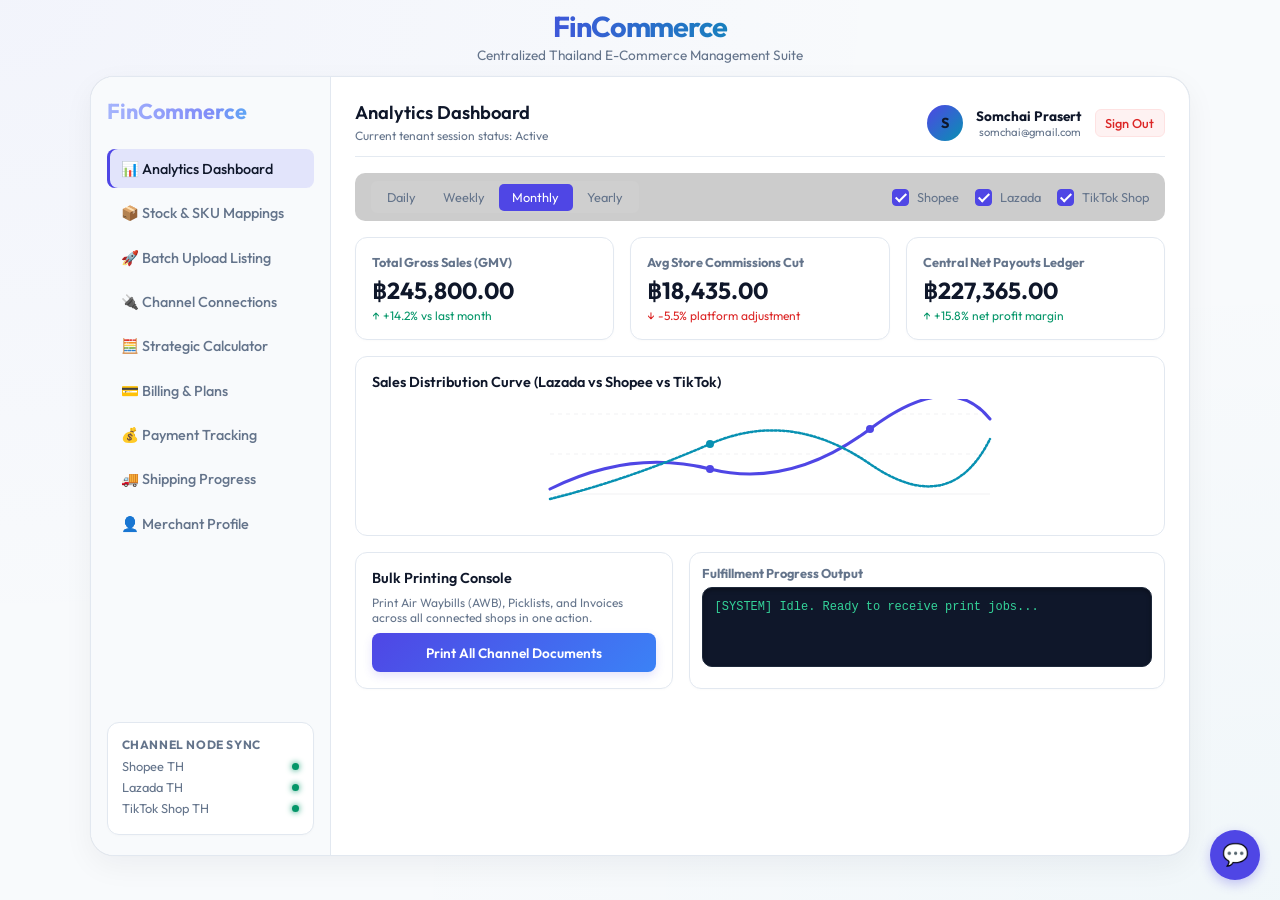
==== commit 7b278664: "Add Shipping and returns tracking ledger sub-tabs, quality inspection checklists, and restock integr" ====
--- a/web/dashboard.html
+++ b/web/dashboard.html
@@ -407,6 +407,9 @@
           </li>
           <li class="menu-item" data-target="panel-payments">
             <button>💰 Payment Tracking</button>
+          </li>
+          <li class="menu-item" data-target="panel-shipping">
+            <button>🚚 Shipping Progress</button>
           </li>
           <li class="menu-item" data-target="panel-profile">
             <button>👤 Merchant Profile</button>
@@ -1000,6 +1003,143 @@
           </div>
         </div>
 
+        <!-- Panel 9: Shipping & Customer Returns Progress Tracking -->
+        <div id="panel-shipping" class="dashboard-panel">
+          <div style="margin-bottom: 1rem; display: flex; justify-content: space-between; align-items: center; flex-wrap: wrap; gap: 0.5rem;">
+            <div>
+              <h2 style="font-size: 1.25rem; font-weight: 600; color: var(--color-text-main);">Logistics & Returns Tracking</h2>
+              <p style="font-size: 0.8rem; color: var(--color-text-muted);">Manage daily outbound shipping milestones and inbound customer return checklists.</p>
+            </div>
+            <!-- Sub-tab selector -->
+            <div class="tab-nav" style="border-bottom: none; margin: 0; padding: 0;">
+              <button type="button" class="tab-btn active" id="ship-subtab-outbound" style="padding: 0.4rem 0.8rem; font-size: 0.75rem;">🚚 Outbound Deliveries</button>
+              <button type="button" class="tab-btn" id="ship-subtab-returns" style="padding: 0.4rem 0.8rem; font-size: 0.75rem;">🔄 Inbound Returns & Tasks</button>
+            </div>
+          </div>
+
+          <!-- Outbound View -->
+          <div id="ship-view-outbound" class="modal-panel active">
+            <!-- Outbound metrics summaries -->
+            <div class="metrics-grid" style="margin-bottom: 1rem;">
+              <div class="metric-card" style="background: #ffffff; border-left: 4px solid var(--color-secondary); padding: 0.75rem 1rem;">
+                <h4 style="font-size: 0.75rem; color: var(--color-text-muted); margin-bottom: 0.15rem;">Orders In Transit</h4>
+                <div class="value" style="font-size: 1.3rem; font-weight: 700; color: var(--color-text-main);" id="ship-transit-count">5</div>
+                <div style="font-size: 0.65rem; color: var(--color-text-muted); margin-top: 0.1rem;">Avg transit time: 1.8 days</div>
+              </div>
+              <div class="metric-card" style="background: #ffffff; border-left: 4px solid var(--color-warning); padding: 0.75rem 1rem;">
+                <h4 style="font-size: 0.75rem; color: var(--color-text-muted); margin-bottom: 0.15rem;">Out for Delivery Today</h4>
+                <div class="value" style="font-size: 1.3rem; font-weight: 700; color: var(--color-text-main);" id="ship-outfordelivery-count">2</div>
+                <div style="font-size: 0.65rem; color: var(--color-primary); margin-top: 0.1rem;">⚡ Expected dispatch finished today</div>
+              </div>
+              <div class="metric-card" style="background: #ffffff; border-left: 4px solid var(--color-success); padding: 0.75rem 1rem;">
+                <h4 style="font-size: 0.75rem; color: var(--color-text-muted); margin-bottom: 0.15rem;">Delivered (Today)</h4>
+                <div class="value" style="font-size: 1.3rem; font-weight: 700; color: var(--color-text-main);" id="ship-delivered-count">12</div>
+                <div style="font-size: 0.65rem; color: var(--color-success); margin-top: 0.1rem;">✓ 100% SLA target met</div>
+              </div>
+            </div>
+
+            <!-- Filters -->
+            <div class="metric-card" style="background: #ffffff; padding: 0.75rem 1rem; margin-bottom: 1rem;">
+              <div style="display: flex; justify-content: space-between; align-items: center; flex-wrap: wrap; gap: 0.5rem;">
+                <div style="display: flex; gap: 0.5rem; flex: 1; min-width: 200px;">
+                  <input type="text" id="ship-search" class="form-input" style="padding: 0.4rem 0.75rem; font-size: 0.75rem; max-width: 220px;" placeholder="Search Order ID or Tracking...">
+                  <select id="ship-carrier-filter" class="form-input" style="max-width: 140px; padding: 0.4rem; font-size: 0.75rem;">
+                    <option value="ALL">All Carriers</option>
+                    <option value="Flash Express">Flash Express</option>
+                    <option value="J&T Express">J&T Express</option>
+                    <option value="Kerry Logistics">Kerry Logistics</option>
+                    <option value="Ninja Van">Ninja Van</option>
+                  </select>
+                </div>
+                <div style="display: flex; gap: 0.5rem; align-items: center; flex-wrap: wrap;">
+                  <span style="font-size: 0.7rem; font-weight: 600; color: var(--color-text-muted);">Channels:</span>
+                  <label class="checkbox-container" style="font-size: 0.7rem; margin: 0;">
+                    <input type="checkbox" checked id="ship-filter-shopee">
+                    <span class="checkmark" style="width: 12px; height: 12px; margin-right: 0.2rem;"></span>
+                    Shopee
+                  </label>
+                  <label class="checkbox-container" style="font-size: 0.7rem; margin: 0;">
+                    <input type="checkbox" checked id="ship-filter-lazada">
+                    <span class="checkmark" style="width: 12px; height: 12px; margin-right: 0.2rem;"></span>
+                    Lazada
+                  </label>
+                  <label class="checkbox-container" style="font-size: 0.7rem; margin: 0;">
+                    <input type="checkbox" checked id="ship-filter-tiktok">
+                    <span class="checkmark" style="width: 12px; height: 12px; margin-right: 0.2rem;"></span>
+                    TikTok
+                  </label>
+                </div>
+              </div>
+            </div>
+
+            <!-- Ledger Table -->
+            <div class="metric-card" style="background: #ffffff; padding: 1rem;">
+              <div class="data-table-container" style="max-height: 220px; overflow-y: auto;">
+                <table class="data-table" style="font-size: 0.75rem;">
+                  <thead>
+                    <tr>
+                      <th>Order ID</th>
+                      <th>Platform</th>
+                      <th>Logistics Partner</th>
+                      <th>Tracking Code</th>
+                      <th>Last Status / Location</th>
+                      <th style="text-align: center;">Delivery Status</th>
+                      <th style="text-align: center;">Action</th>
+                    </tr>
+                  </thead>
+                  <tbody id="ship-table-body">
+                    <!-- Outbound dynamic rows -->
+                  </tbody>
+                </table>
+              </div>
+            </div>
+          </div>
+
+          <!-- Returns View -->
+          <div id="ship-view-returns" class="modal-panel">
+            <!-- Returns metrics summaries -->
+            <div class="metrics-grid" style="margin-bottom: 1rem;">
+              <div class="metric-card" style="background: #ffffff; border-left: 4px solid var(--color-error); padding: 0.75rem 1rem;">
+                <h4 style="font-size: 0.75rem; color: var(--color-text-muted); margin-bottom: 0.15rem;">Pending Inspection</h4>
+                <div class="value" style="font-size: 1.3rem; font-weight: 700; color: var(--color-text-main);" id="returns-pending-count">2</div>
+                <div style="font-size: 0.65rem; color: var(--color-text-muted); margin-top: 0.1rem;">Awaiting warehouse checks</div>
+              </div>
+              <div class="metric-card" style="background: #ffffff; border-left: 4px solid var(--color-warning); padding: 0.75rem 1rem;">
+                <h4 style="font-size: 0.75rem; color: var(--color-text-muted); margin-bottom: 0.15rem;">In Transit (Returns)</h4>
+                <div class="value" style="font-size: 1.3rem; font-weight: 700; color: var(--color-text-main);" id="returns-transit-count">1</div>
+                <div style="font-size: 0.65rem; color: var(--color-text-muted); margin-top: 0.1rem;">Buyer-returned packages in route</div>
+              </div>
+              <div class="metric-card" style="background: #ffffff; border-left: 4px solid var(--color-success); padding: 0.75rem 1rem;">
+                <h4 style="font-size: 0.75rem; color: var(--color-text-muted); margin-bottom: 0.15rem;">Refunds Released (Today)</h4>
+                <div class="value" style="font-size: 1.3rem; font-weight: 700; color: var(--color-text-main);" id="returns-refunded-count">3</div>
+                <div style="font-size: 0.65rem; color: var(--color-success); margin-top: 0.1rem;">✓ RESTOCK automation complete</div>
+              </div>
+            </div>
+
+            <!-- Returns Table -->
+            <div class="metric-card" style="background: #ffffff; padding: 1rem;">
+              <div class="data-table-container" style="max-height: 220px; overflow-y: auto;">
+                <table class="data-table" style="font-size: 0.75rem;">
+                  <thead>
+                    <tr>
+                      <th>Order ID</th>
+                      <th>Platform</th>
+                      <th>Returned SKU Item</th>
+                      <th>Return Reason</th>
+                      <th>Return Carrier & Code</th>
+                      <th>Verification Status</th>
+                      <th style="text-align: center;">Related Task / Action</th>
+                    </tr>
+                  </thead>
+                  <tbody id="returns-table-body">
+                    <!-- Returns dynamic rows -->
+                  </tbody>
+                </table>
+              </div>
+            </div>
+          </div>
+        </div>
+
         <!-- Panel 7: Merchant Profile & Security & Sessions -->
         <div id="panel-profile" class="dashboard-panel">
           <div style="margin-bottom: 1.25rem;">
@@ -1402,6 +1542,74 @@
     </div>
   </div>
 
+  <!-- Shipping Progress Tracking Timeline Modal -->
+  <div class="alert-config-overlay" id="shipping-track-modal" style="z-index: 3100;">
+    <div class="modal-content" style="max-width: 400px; padding: 1.5rem; background: #ffffff; border-radius: 16px; position: relative;">
+      <button class="modal-close-btn" id="shipping-track-close" style="top: 15px; right: 15px; border: none; background: none; font-size: 1.5rem; cursor: pointer; color: var(--color-text-muted);">&times;</button>
+      
+      <h3 style="font-size: 1.1rem; font-weight: 700; color: var(--color-text-main); margin-bottom: 0.25rem;">Shipment Milestones</h3>
+      <p style="font-size: 0.75rem; color: var(--color-text-muted); margin-bottom: 1rem;">Tracking Number: <span id="track-modal-code" style="font-weight: 600; color: var(--color-primary);">KER-TH-9029</span></p>
+
+      <!-- Carrier & Status indicator -->
+      <div style="background: #f8fafc; border-radius: 12px; padding: 0.75rem; display: flex; justify-content: space-between; align-items: center; margin-bottom: 1.25rem;">
+        <div>
+          <span style="font-size: 0.7rem; color: var(--color-text-muted); text-transform: uppercase;">Logistics Partner</span>
+          <h4 id="track-modal-carrier" style="font-size: 0.85rem; font-weight: 600; color: var(--color-text-main);">Kerry Logistics</h4>
+        </div>
+        <div id="track-modal-status-badge">
+          <span class="status-badge" style="background: rgba(16, 185, 129, 0.1); color: var(--color-success); border-color: rgba(16, 185, 129, 0.2); font-weight: 600; font-size: 0.75rem; padding: 0.25rem 0.5rem; border-radius: 8px;">Delivered</span>
+        </div>
+      </div>
+
+      <!-- Timeline steps -->
+      <div class="vertical-timeline" id="track-modal-timeline" style="display: flex; flex-direction: column; gap: 1rem; border-left: 2px solid var(--glass-border); padding-left: 1.25rem; margin-left: 0.5rem; max-height: 250px; overflow-y: auto;">
+        <!-- Timeline milestones injected by JS -->
+      </div>
+    </div>
+  </div>
+
+  <!-- Customer Return Inspection & Processing Modal -->
+  <div class="alert-config-overlay" id="return-inspect-modal" style="z-index: 3200;">
+    <div class="modal-content" style="max-width: 420px; padding: 1.5rem; background: #ffffff; border-radius: 16px; position: relative;">
+      <button class="modal-close-btn" id="return-inspect-close" style="top: 15px; right: 15px; border: none; background: none; font-size: 1.5rem; cursor: pointer; color: var(--color-text-muted);">&times;</button>
+      
+      <h3 style="font-size: 1.1rem; font-weight: 700; color: var(--color-text-main); margin-bottom: 0.25rem;">Verify Buyer Return Request</h3>
+      <p style="font-size: 0.75rem; color: var(--color-text-muted); margin-bottom: 1rem;">Order Reference: <span id="inspect-modal-order" style="font-weight: 600; color: var(--color-primary);">ORD-2026-9906</span></p>
+
+      <div style="background: #f1f5f9; border-radius: 10px; padding: 0.75rem; margin-bottom: 1.25rem;">
+        <div style="font-size: 0.75rem; color: var(--color-text-main); margin-bottom: 0.25rem;"><span style="font-weight: 600;">Returned Item:</span> <span id="inspect-modal-item">Premium T-Shirt x1</span></div>
+        <div style="font-size: 0.75rem; color: var(--color-text-main);"><span style="font-weight: 600;">Buyer Claim Reason:</span> <span id="inspect-modal-reason" style="color: var(--color-error);">Defective / Damaged on Arrival</span></div>
+      </div>
+
+      <!-- Verification Checklist Form -->
+      <h4 style="font-size: 0.8rem; font-weight: 600; color: var(--color-text-muted); text-transform: uppercase; margin-bottom: 0.5rem;">Warehouse Quality Checklist</h4>
+      <form id="return-verification-form">
+        <div style="display: flex; flex-direction: column; gap: 0.6rem; margin-bottom: 1.25rem;">
+          <label class="checkbox-container" style="font-size: 0.75rem; margin: 0; display:flex; align-items:center;">
+            <input type="checkbox" id="chk-inspect-packaging" required>
+            <span class="checkmark" style="width: 15px; height: 15px; margin-right: 0.5rem; flex-shrink:0;"></span>
+            Outer packaging/labels matches courier manifest
+          </label>
+          <label class="checkbox-container" style="font-size: 0.75rem; margin: 0; display:flex; align-items:center;">
+            <input type="checkbox" id="chk-inspect-sku" required>
+            <span class="checkmark" style="width: 15px; height: 15px; margin-right: 0.5rem; flex-shrink:0;"></span>
+            Physical SKU item matches catalog specs
+          </label>
+          <label class="checkbox-container" style="font-size: 0.75rem; margin: 0; display:flex; align-items:center;">
+            <input type="checkbox" id="chk-inspect-wear" required>
+            <span class="checkmark" style="width: 15px; height: 15px; margin-right: 0.5rem; flex-shrink:0;"></span>
+            No buyer-induced wear or tag removal detected
+          </label>
+        </div>
+
+        <div style="display: flex; gap: 0.5rem;">
+          <button type="submit" id="btn-approve-return" class="btn btn-primary" style="flex:1; padding: 0.5rem; font-size: 0.8rem; margin: 0;">Approve & Restock</button>
+          <button type="button" id="btn-reject-return" class="btn btn-secondary" style="padding: 0.5rem 1rem; font-size: 0.8rem; margin: 0; border-color: var(--color-error); color: var(--color-error);">Reject Claim</button>
+        </div>
+      </form>
+    </div>
+  </div>
+
   <!-- Floating Conversational AI Support Chatbot -->
   <div id="chatbot-container" style="position: fixed; bottom: 20px; right: 20px; z-index: 4000; font-family: inherit;">
     <!-- Floating Bubble Button -->
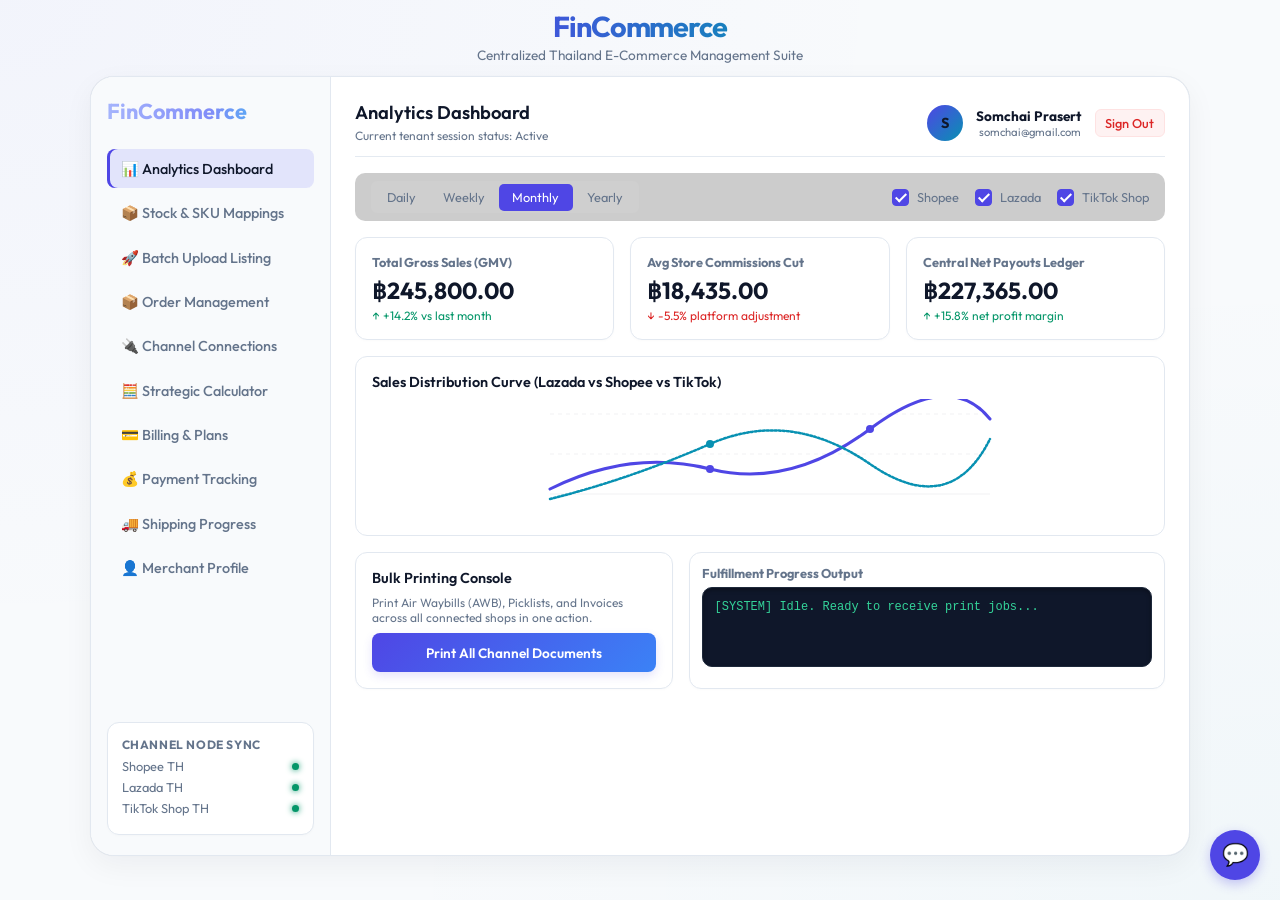
==== commit 71a46194: "Add Order Management Dashboard tab, implement platform specific cancellation dropdown reason filters" ====
--- a/web/dashboard.html
+++ b/web/dashboard.html
@@ -395,6 +395,9 @@
           </li>
           <li class="menu-item" data-target="panel-uploads">
             <button>🚀 Batch Upload Listing</button>
+          </li>
+          <li class="menu-item" data-target="panel-orders">
+            <button>📦 Order Management</button>
           </li>
           <li class="menu-item" data-target="panel-connections">
             <button>🔌 Channel Connections</button>
@@ -775,6 +778,69 @@
             </div>
           </div>
 
+        <!-- Panel 10: Order Management Dashboard -->
+        <div id="panel-orders" class="dashboard-panel">
+          <div style="margin-bottom: 1.25rem;">
+            <h2 style="font-size: 1.25rem; font-weight: 600; color: var(--color-text-main);">Order Management Dashboard</h2>
+            <p style="font-size: 0.8rem; color: var(--color-text-muted);">Process multi-channel buyer orders. Accept bookings, cancel transactions, and print logistic packages.</p>
+          </div>
+
+          <!-- Multi-action Command Bar -->
+          <div class="metric-card" style="background: #ffffff; padding: 1rem; margin-bottom: 1rem;">
+            <div style="display: flex; justify-content: space-between; align-items: center; flex-wrap: wrap; gap: 0.75rem;">
+              <div style="display: flex; gap: 0.5rem; flex: 1; min-width: 250px;">
+                <input type="text" id="order-search" class="form-input" style="padding: 0.45rem 0.85rem; font-size: 0.8rem; max-width: 250px;" placeholder="Search Order ID or Name...">
+                <select id="order-status-filter" class="form-input" style="max-width: 150px; padding: 0.45rem; font-size: 0.8rem;">
+                  <option value="ALL">All Statuses</option>
+                  <option value="New Order">New Order</option>
+                  <option value="Ready to Ship">Ready to Ship</option>
+                  <option value="Shipped">Shipped</option>
+                  <option value="Cancelled">Cancelled</option>
+                </select>
+              </div>
+              <div style="display: flex; gap: 0.5rem; flex-wrap: wrap;">
+                <button type="button" id="btn-accept-selected" class="btn btn-primary" style="padding: 0.45rem 0.85rem; font-size: 0.75rem; margin: 0; width: auto;">Accept Selected</button>
+                <button type="button" id="btn-print-awb" class="btn btn-secondary" style="padding: 0.45rem 0.85rem; font-size: 0.75rem; margin: 0; width: auto; border-color: var(--color-primary); color: var(--color-primary);">Print AWB</button>
+                <button type="button" id="btn-print-invoice" class="btn btn-secondary" style="padding: 0.45rem 0.85rem; font-size: 0.75rem; margin: 0; width: auto; border-color: var(--color-secondary); color: var(--color-secondary);">Print Invoice</button>
+                <button type="button" id="btn-print-picklist" class="btn btn-secondary" style="padding: 0.45rem 0.85rem; font-size: 0.75rem; margin: 0; width: auto;">Print Picklist</button>
+              </div>
+            </div>
+          </div>
+
+          <!-- Document Printing Live Console Log Box -->
+          <div class="metric-card" style="background: #0f172a; color: #38bdf8; font-family: monospace; font-size: 0.75rem; padding: 1rem; border-radius: 12px; margin-bottom: 1rem; display: none;" id="order-print-console">
+            <div style="display: flex; justify-content: space-between; border-bottom: 1px solid #334155; padding-bottom: 0.35rem; margin-bottom: 0.5rem; color: #94a3b8;">
+              <span>Thermal Printing Queue Logs</span>
+              <button id="close-print-console" style="background: none; border: none; color: #ef4444; font-weight: bold; cursor: pointer; font-size: 0.95rem; line-height:1;">&times;</button>
+            </div>
+            <div id="order-print-log-lines" style="max-height: 120px; overflow-y: auto; display: flex; flex-direction: column; gap: 0.25rem;">
+              <!-- Compilation output rows injected by JS -->
+            </div>
+          </div>
+
+          <!-- Main Orders Grid Table -->
+          <div class="metric-card" style="background: #ffffff; padding: 1.25rem;">
+            <div class="data-table-container" style="max-height: 250px; overflow-y: auto;">
+              <table class="data-table" style="font-size: 0.75rem;">
+                <thead>
+                  <tr>
+                    <th style="width: 30px; text-align: center;"><input type="checkbox" id="orders-select-all"></th>
+                    <th>Order ID</th>
+                    <th>Customer Name</th>
+                    <th>Channel</th>
+                    <th>Order Date</th>
+                    <th>Total Amount</th>
+                    <th>Payment Method</th>
+                    <th>Current Status</th>
+                    <th style="text-align: center;">Order Actions</th>
+                  </tr>
+                </thead>
+                <tbody id="orders-table-body">
+                  <!-- Dynamic order rows populated by app.js -->
+                </tbody>
+              </table>
+            </div>
+          </div>
         </div>
 
         <!-- Panel 4: Store Connections -->
@@ -1610,6 +1676,30 @@
     </div>
   </div>
 
+  <!-- Platform Specific Order Cancellation Modal -->
+  <div class="alert-config-overlay" id="cancel-order-modal" style="z-index: 3300;">
+    <div class="modal-content" style="max-width: 400px; padding: 1.5rem; background: #ffffff; border-radius: 16px; position: relative;">
+      <button class="modal-close-btn" id="cancel-order-close" style="top: 15px; right: 15px; border: none; background: none; font-size: 1.5rem; cursor: pointer; color: var(--color-text-muted);">&times;</button>
+      
+      <h3 style="font-size: 1.1rem; font-weight: 700; color: var(--color-text-main); margin-bottom: 0.25rem;">Cancel Platform Order</h3>
+      <p style="font-size: 0.75rem; color: var(--color-text-muted); margin-bottom: 1.25rem;">Target Order: <span id="cancel-modal-order-id" style="font-weight: 600; color: var(--color-error);">ORD-9901</span> (<span id="cancel-modal-platform" style="font-weight: 600;">Shopee</span>)</p>
+
+      <form id="cancel-order-reason-form">
+        <div class="form-group" style="margin-bottom: 1.25rem;">
+          <label class="form-label" style="font-size: 0.8rem; font-weight:600;">Select Cancellation Reason (Mandatory)</label>
+          <select id="cancel-reason-select" class="form-input" style="padding: 0.5rem; font-size: 0.85rem;" required>
+            <!-- Customized platform options injected by JS -->
+          </select>
+        </div>
+
+        <div style="display: flex; gap: 0.5rem; justify-content: flex-end;">
+          <button type="button" id="btn-cancel-modal-close" class="btn btn-secondary" style="padding: 0.5rem 1rem; font-size: 0.8rem; margin: 0;">Back</button>
+          <button type="submit" class="btn" style="background: var(--color-error); color: #fff; padding: 0.5rem 1rem; font-size: 0.8rem; border: none; margin: 0;">Confirm Cancellation</button>
+        </div>
+      </form>
+    </div>
+  </div>
+
   <!-- Floating Conversational AI Support Chatbot -->
   <div id="chatbot-container" style="position: fixed; bottom: 20px; right: 20px; z-index: 4000; font-family: inherit;">
     <!-- Floating Bubble Button -->
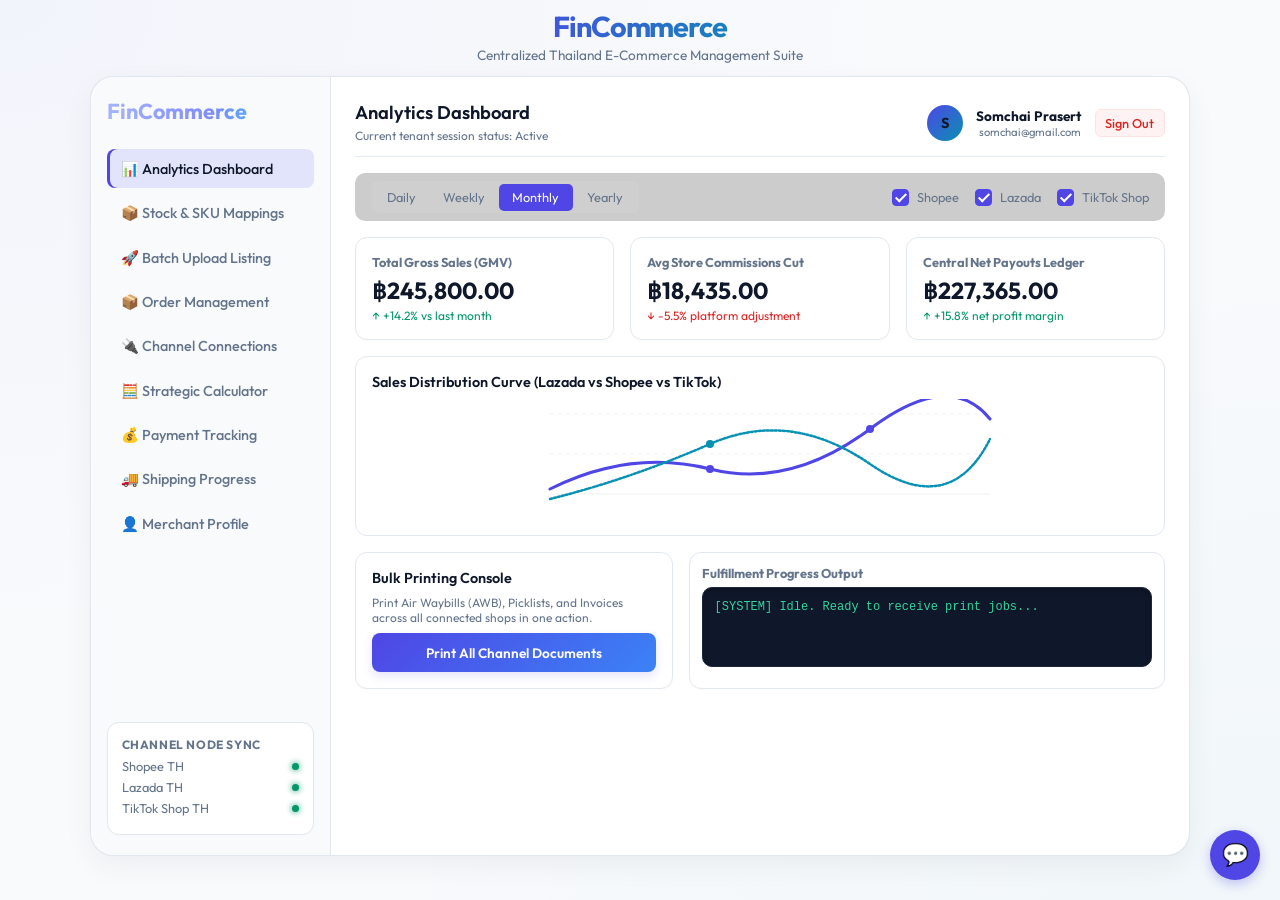
==== commit 2bee5e30: "Consolidate Billing pricing plans inside Merchant Profile sub-tabs nav and cleanup sidebar links" ====
--- a/web/dashboard.html
+++ b/web/dashboard.html
@@ -404,9 +404,6 @@
           </li>
           <li class="menu-item" data-target="panel-calculator">
             <button>🧮 Strategic Calculator</button>
-          </li>
-          <li class="menu-item" data-target="panel-billing">
-            <button>💳 Billing & Plans</button>
           </li>
           <li class="menu-item" data-target="panel-payments">
             <button>💰 Payment Tracking</button>
@@ -933,60 +930,6 @@
           </div>
         </div>
 
-        <!-- Panel 6: Billing & Subscription Plans -->
-        <div id="panel-billing" class="dashboard-panel">
-          <div style="margin-bottom: 1.25rem;">
-            <h2 style="font-size: 1.25rem; font-weight: 600; color: var(--color-text-main);">Billing & Subscription Plans</h2>
-            <p style="font-size: 0.8rem; color: var(--color-text-muted);">Select the plan that fits your business scale. Upgrade anytime.</p>
-          </div>
-          
-          <div class="metrics-grid" style="grid-template-columns: repeat(3, 1fr); gap: 1rem;">
-            <!-- Free Plan -->
-            <div class="metric-card" style="display: flex; flex-direction: column; justify-content: space-between; border: 1.5px solid var(--glass-border); border-radius: 16px; padding: 1.5rem; text-align: center; background: #ffffff;">
-              <div>
-                <h3 style="font-size: 1.1rem; color: var(--color-text-muted); font-weight: 600; margin-bottom: 0.25rem;">Free Tier</h3>
-                <div style="font-size: 1.8rem; font-weight: 700; color: var(--color-text-main); margin-bottom: 1rem;">฿0 <span style="font-size: 0.8rem; color: var(--color-text-muted); font-weight: 400;">/ mo</span></div>
-                <ul style="text-align: left; font-size: 0.8rem; line-height: 1.6; margin-bottom: 1.5rem; color: var(--color-text-muted); padding-left: 1.2rem;">
-                  <li>Up to 1 linked shop</li>
-                  <li>Max 10 central SKUs</li>
-                  <li>Manual stock synchronization</li>
-                  <li>Standard analytics board</li>
-                </ul>
-              </div>
-              <button class="btn btn-secondary" style="margin: 0; width: 100%;" disabled id="billing-free-btn">Current Active Plan</button>
-            </div>
-
-            <!-- Basic Plan -->
-            <div class="metric-card" style="display: flex; flex-direction: column; justify-content: space-between; border: 1.5px solid var(--color-secondary); border-radius: 16px; padding: 1.5rem; text-align: center; background: #ffffff; box-shadow: 0 4px 10px rgba(0,0,0,0.02);">
-              <div>
-                <h3 style="font-size: 1.1rem; color: var(--color-secondary); font-weight: 600; margin-bottom: 0.25rem;">Basic Tier</h3>
-                <div style="font-size: 1.8rem; font-weight: 700; color: var(--color-text-main); margin-bottom: 1rem;">฿490 <span style="font-size: 0.8rem; color: var(--color-text-muted); font-weight: 400;">/ mo</span></div>
-                <ul style="text-align: left; font-size: 0.8rem; line-height: 1.6; margin-bottom: 1.5rem; color: var(--color-text-muted); padding-left: 1.2rem;">
-                  <li>Up to 3 linked shops</li>
-                  <li>Max 500 central SKUs</li>
-                  <li>Semi-automated sync pipeline</li>
-                  <li>Email priority support</li>
-                </ul>
-              </div>
-              <button class="btn btn-primary" style="margin: 0; width: 100%; background: var(--color-secondary); border-color: var(--color-secondary);" id="billing-upgrade-basic">Upgrade to Basic</button>
-            </div>
-
-            <!-- Advance Plan -->
-            <div class="metric-card" style="display: flex; flex-direction: column; justify-content: space-between; border: 1.5px solid var(--color-primary); border-radius: 16px; padding: 1.5rem; text-align: center; background: #ffffff; box-shadow: 0 4px 12px rgba(79, 70, 229, 0.08); position: relative;">
-              <div style="position: absolute; top: -10px; right: 20px; background: var(--color-primary); color: #fff; font-size: 0.65rem; padding: 0.2rem 0.5rem; border-radius: 8px; font-weight: 600;">POPULAR</div>
-              <div>
-                <h3 style="font-size: 1.1rem; color: var(--color-primary); font-weight: 600; margin-bottom: 0.25rem;">Advance Tier</h3>
-                <div style="font-size: 1.8rem; font-weight: 700; color: var(--color-text-main); margin-bottom: 1rem;">฿990 <span style="font-size: 0.8rem; color: var(--color-text-muted); font-weight: 400;">/ mo</span></div>
-                <ul style="text-align: left; font-size: 0.8rem; line-height: 1.6; margin-bottom: 1.5rem; color: var(--color-text-muted); padding-left: 1.2rem;">
-                  <li>Unlimited linked shops</li>
-                  <li>Unlimited central SKUs</li>
-                  <li>Real-time automated sync</li>
-                  <li>Optimized pricing calculator</li>
-                  <li>24/7 dedicated support</li>
-                </ul>
-              </div>
-              <button class="btn btn-primary" style="margin: 0; width: 100%;" id="billing-upgrade-advance">Upgrade to Advance</button>
-            </div>
         <!-- Panel 8: Payment Tracking Ledger -->
         <div id="panel-payments" class="dashboard-panel">
           <div style="margin-bottom: 1.25rem;">
@@ -1208,48 +1151,95 @@
 
         <!-- Panel 7: Merchant Profile & Security & Sessions -->
         <div id="panel-profile" class="dashboard-panel">
-          <div style="margin-bottom: 1.25rem;">
-            <h2 style="font-size: 1.25rem; font-weight: 600; color: var(--color-text-main);">Merchant Profile & Security</h2>
-            <p style="font-size: 0.8rem; color: var(--color-text-muted);">Manage your personal details, postpaid subscriptions, payment methods, and active sessions.</p>
-          </div>
-
-          <div class="metrics-grid" style="grid-template-columns: 1.2fr 1fr; gap: 1rem; align-items: start;">
-            <!-- Left Side: Profile Form -->
-            <div class="metric-card" style="background: #ffffff; padding: 1.25rem;">
-              <h3 style="font-size: 0.95rem; margin-bottom: 1rem; color: var(--color-primary);">👤 Personal Information</h3>
-              <form id="profile-info-form">
-                <div class="metrics-grid" style="grid-template-columns: 1fr 1fr; margin-bottom: 0.75rem; gap: 0.5rem;">
-                  <div class="form-group" style="margin-bottom: 0;">
-                    <label class="form-label" style="font-size: 0.75rem;">First Name</label>
-                    <input type="text" id="profile-first-name" class="form-input" style="padding: 0.5rem; font-size: 0.85rem;" value="Somchai" required>
+          <div style="margin-bottom: 1rem; display: flex; justify-content: space-between; align-items: center; flex-wrap: wrap; gap: 0.5rem;">
+            <div>
+              <h2 style="font-size: 1.25rem; font-weight: 600; color: var(--color-text-main);">Merchant Profile & Billing Settings</h2>
+              <p style="font-size: 0.8rem; color: var(--color-text-muted);">Manage your personal details, postpaid subscription plans, payment credentials, and authorized sessions.</p>
+            </div>
+            <!-- Profile internal subtab selectors -->
+            <div class="tab-nav" style="border-bottom: none; margin: 0; padding: 0;">
+              <button type="button" class="tab-btn active" id="profile-subtab-personal" style="padding: 0.4rem 0.8rem; font-size: 0.75rem;">👤 Personal & Security</button>
+              <button type="button" class="tab-btn" id="profile-subtab-plans" style="padding: 0.4rem 0.8rem; font-size: 0.75rem;">💳 Subscription Plans</button>
+            </div>
+          </div>
+
+          <!-- Personal Info & Security View -->
+          <div id="profile-view-personal" class="modal-panel active">
+            <div class="metrics-grid" style="grid-template-columns: 1.2fr 1fr; gap: 1rem; align-items: start;">
+              <!-- Left Side: Profile Form -->
+              <div class="metric-card" style="background: #ffffff; padding: 1.25rem;">
+                <h3 style="font-size: 0.95rem; margin-bottom: 1rem; color: var(--color-primary);">👤 Personal Information</h3>
+                <form id="profile-info-form">
+                  <div class="metrics-grid" style="grid-template-columns: 1fr 1fr; margin-bottom: 0.75rem; gap: 0.5rem;">
+                    <div class="form-group" style="margin-bottom: 0;">
+                      <label class="form-label" style="font-size: 0.75rem;">First Name</label>
+                      <input type="text" id="profile-first-name" class="form-input" style="padding: 0.5rem; font-size: 0.85rem;" value="Somchai" required>
+                    </div>
+                    <div class="form-group" style="margin-bottom: 0;">
+                      <label class="form-label" style="font-size: 0.75rem;">Last Name</label>
+                      <input type="text" id="profile-last-name" class="form-input" style="padding: 0.5rem; font-size: 0.85rem;" value="Prasert" required>
+                    </div>
                   </div>
-                  <div class="form-group" style="margin-bottom: 0;">
-                    <label class="form-label" style="font-size: 0.75rem;">Last Name</label>
-                    <input type="text" id="profile-last-name" class="form-input" style="padding: 0.5rem; font-size: 0.85rem;" value="Prasert" required>
+                  <div class="form-group" style="margin-bottom: 0.75rem;">
+                    <label class="form-label" style="font-size: 0.75rem;">Email Address</label>
+                    <input type="email" id="profile-email" class="form-input" style="padding: 0.5rem; font-size: 0.85rem;" value="somchai@gmail.com" required>
                   </div>
-                </div>
-                <div class="form-group" style="margin-bottom: 0.75rem;">
-                  <label class="form-label" style="font-size: 0.75rem;">Email Address</label>
-                  <input type="email" id="profile-email" class="form-input" style="padding: 0.5rem; font-size: 0.85rem;" value="somchai@gmail.com" required>
-                </div>
-                <div class="form-group" style="margin-bottom: 0.75rem;">
-                  <label class="form-label" style="font-size: 0.75rem;">Mobile Phone</label>
-                  <input type="tel" id="profile-phone" class="form-input" style="padding: 0.5rem; font-size: 0.85rem;" value="0812345678" required>
-                </div>
-                <div class="form-group" style="margin-bottom: 1rem;">
-                  <label class="form-label" style="font-size: 0.75rem;">Company Name</label>
-                  <input type="text" id="profile-company" class="form-input" style="padding: 0.5rem; font-size: 0.85rem;" value="Prasert Retail Group Co., Ltd." required>
-                </div>
-                <button type="submit" class="btn btn-primary" style="padding: 0.5rem 1rem; font-size: 0.8rem; width: auto; margin: 0;">Save Profile Details</button>
-              </form>
-            </div>
-
-            <!-- Right Side: Change Password & Subscription Card & Account Controls -->
-            <div style="display: flex; flex-direction: column; gap: 1rem;">
-              
-              <!-- Subscription & Payment Settings Card -->
+                  <div class="form-group" style="margin-bottom: 0.75rem;">
+                    <label class="form-label" style="font-size: 0.75rem;">Mobile Phone</label>
+                    <input type="tel" id="profile-phone" class="form-input" style="padding: 0.5rem; font-size: 0.85rem;" value="0812345678" required>
+                  </div>
+                  <div class="form-group" style="margin-bottom: 1rem;">
+                    <label class="form-label" style="font-size: 0.75rem;">Company Name</label>
+                    <input type="text" id="profile-company" class="form-input" style="padding: 0.5rem; font-size: 0.85rem;" value="Prasert Retail Group Co., Ltd." required>
+                  </div>
+                  <button type="submit" class="btn btn-primary" style="padding: 0.5rem 1rem; font-size: 0.8rem; width: auto; margin: 0;">Save Profile Details</button>
+                </form>
+              </div>
+
+              <div style="display: flex; flex-direction: column; gap: 1rem;">
+                <!-- Security / Change Password Form -->
+                <div class="metric-card" style="background: #ffffff; padding: 1.25rem;">
+                  <h3 style="font-size: 0.95rem; margin-bottom: 0.75rem; color: var(--color-warning);">🔑 Update Credentials</h3>
+                  <form id="profile-password-form">
+                    <div class="form-group" style="margin-bottom: 0.5rem;">
+                      <label class="form-label" style="font-size: 0.75rem;">New Password</label>
+                      <input type="password" id="profile-new-pass" class="form-input" style="padding: 0.4rem; font-size: 0.8rem;" placeholder="Enter new password" required>
+                      <!-- Password strength visual -->
+                      <div style="display: flex; gap: 4px; margin-top: 4px;" id="profile-strength-bars">
+                        <div style="flex:1; height:4px; background:#e2e8f0; border-radius:2px;" id="prof-bar-1"></div>
+                        <div style="flex:1; height:4px; background:#e2e8f0; border-radius:2px;" id="prof-bar-2"></div>
+                        <div style="flex:1; height:4px; background:#e2e8f0; border-radius:2px;" id="prof-bar-3"></div>
+                      </div>
+                      <span id="profile-pass-strength-msg" style="font-size:0.65rem; display:block; margin-top:4px;">Strength: Empty</span>
+                    </div>
+                    <div class="form-group" style="margin-bottom: 0.75rem;">
+                      <label class="form-label" style="font-size: 0.75rem;">Confirm New Password</label>
+                      <input type="password" id="profile-confirm-pass" class="form-input" style="padding: 0.4rem; font-size: 0.8rem;" placeholder="Confirm new password" required>
+                    </div>
+                    <button type="submit" class="btn btn-secondary" style="padding: 0.5rem 1rem; font-size: 0.8rem; width: auto; margin: 0; border-color: var(--color-warning); color: var(--color-warning);">Change Password</button>
+                  </form>
+                </div>
+              </div>
+            </div>
+
+            <!-- Bottom: Unified Device Management console -->
+            <div class="metric-card" style="margin-top: 1rem; background: #ffffff; padding: 1.25rem;">
+              <h3 style="font-size: 0.95rem; margin-bottom: 0.5rem; color: var(--color-secondary);">📱 Active Authorized Terminals</h3>
+              <p style="font-size: 0.75rem; color: var(--color-text-muted); margin-bottom: 1rem;">
+                These devices are currently authenticated to access your merchant workspace. Revoking access logs them out instantly.
+              </p>
+              <div id="active-device-list-profile" style="display: flex; flex-direction: column; gap: 0.75rem;">
+                <!-- Dynamic session nodes populated by app.js -->
+              </div>
+            </div>
+          </div>
+
+          <!-- Subscription Billing Cards & cancellation settings View -->
+          <div id="profile-view-plans" class="modal-panel">
+            <!-- Active Subscription Details Bar -->
+            <div class="metrics-grid" style="grid-template-columns: 1.2fr 1fr; gap: 1rem; align-items: start; margin-bottom: 1.25rem;">
               <div class="metric-card" style="background: #ffffff; padding: 1.25rem; border-left: 4px solid var(--color-primary);">
-                <h4 style="font-size: 0.8rem; color: var(--color-text-muted); text-transform: uppercase; margin-bottom: 0.5rem;">Subscription & Billing</h4>
+                <h4 style="font-size: 0.8rem; color: var(--color-text-muted); text-transform: uppercase; margin-bottom: 0.5rem;">Subscription & Billing Settings</h4>
                 
                 <div class="form-group" style="margin-bottom: 0.75rem;">
                   <label class="form-label" style="font-size: 0.7rem; color: var(--color-text-muted);">Subscription Plan (Postpay Model)</label>
@@ -1285,45 +1275,58 @@
                 </p>
                 <button type="button" id="btn-delete-account" class="btn" style="background: var(--color-error); color: #fff; padding: 0.5rem 1rem; font-size: 0.75rem; border: none; margin: 0;">Delete Merchant Account</button>
               </div>
-
-              <!-- Security / Change Password Form -->
-              <div class="metric-card" style="background: #ffffff; padding: 1.25rem;">
-                <h3 style="font-size: 0.95rem; margin-bottom: 0.75rem; color: var(--color-warning);">🔑 Update Credentials</h3>
-                <form id="profile-password-form">
-                  <div class="form-group" style="margin-bottom: 0.5rem;">
-                    <label class="form-label" style="font-size: 0.75rem;">New Password</label>
-                    <input type="password" id="profile-new-pass" class="form-input" style="padding: 0.4rem; font-size: 0.8rem;" placeholder="Enter new password" required>
-                    <!-- Password strength visual -->
-                    <div style="display: flex; gap: 4px; margin-top: 4px;" id="profile-strength-bars">
-                      <div style="flex:1; height:4px; background:#e2e8f0; border-radius:2px;" id="prof-bar-1"></div>
-                      <div style="flex:1; height:4px; background:#e2e8f0; border-radius:2px;" id="prof-bar-2"></div>
-                      <div style="flex:1; height:4px; background:#e2e8f0; border-radius:2px;" id="prof-bar-3"></div>
-                    </div>
-                    <span id="profile-pass-strength-msg" style="font-size:0.65rem; display:block; margin-top:4px;">Strength: Empty</span>
-                  </div>
-                  <div class="form-group" style="margin-bottom: 0.75rem;">
-                    <label class="form-label" style="font-size: 0.75rem;">Confirm New Password</label>
-                    <input type="password" id="profile-confirm-pass" class="form-input" style="padding: 0.4rem; font-size: 0.8rem;" placeholder="Confirm new password" required>
-                  </div>
-                  <button type="submit" class="btn btn-secondary" style="padding: 0.5rem 1rem; font-size: 0.8rem; width: auto; margin: 0; border-color: var(--color-warning); color: var(--color-warning);">Change Password</button>
-                </form>
-              </div>
-
-
-            </div>
-          </div>
-
-          <!-- Bottom: Unified Device Management console -->
-          <div class="metric-card" style="margin-top: 1rem; background: #ffffff; padding: 1.25rem;">
-            <h3 style="font-size: 0.95rem; margin-bottom: 0.5rem; color: var(--color-secondary);">📱 Active Authorized Terminals</h3>
-            <p style="font-size: 0.75rem; color: var(--color-text-muted); margin-bottom: 1rem;">
-              These devices are currently authenticated to access your merchant workspace. Revoking access logs them out instantly.
-            </p>
-            <div id="active-device-list-profile" style="display: flex; flex-direction: column; gap: 0.75rem;">
-              <!-- Dynamic session nodes populated by app.js -->
-            </div>
-          </div>
-
+            </div>
+
+            <!-- Free/Basic/Advance Plans grid -->
+            <div class="metrics-grid" style="grid-template-columns: repeat(3, 1fr); gap: 1rem;">
+              <!-- Free Plan -->
+              <div class="metric-card" style="display: flex; flex-direction: column; justify-content: space-between; border: 1.5px solid var(--glass-border); border-radius: 16px; padding: 1.5rem; text-align: center; background: #ffffff;">
+                <div>
+                  <h3 style="font-size: 1.1rem; color: var(--color-text-muted); font-weight: 600; margin-bottom: 0.25rem;">Free Tier</h3>
+                  <div style="font-size: 1.8rem; font-weight: 700; color: var(--color-text-main); margin-bottom: 1rem;">฿0 <span style="font-size: 0.8rem; color: var(--color-text-muted); font-weight: 400;">/ mo</span></div>
+                  <ul style="text-align: left; font-size: 0.8rem; line-height: 1.6; margin-bottom: 1.5rem; color: var(--color-text-muted); padding-left: 1.2rem;">
+                    <li>Up to 1 linked shop</li>
+                    <li>Max 10 central SKUs</li>
+                    <li>Manual stock synchronization</li>
+                    <li>Standard analytics board</li>
+                  </ul>
+                </div>
+                <button class="btn btn-secondary" style="margin: 0; width: 100%;" disabled id="billing-free-btn">Current Active Plan</button>
+              </div>
+
+              <!-- Basic Plan -->
+              <div class="metric-card" style="display: flex; flex-direction: column; justify-content: space-between; border: 1.5px solid var(--color-secondary); border-radius: 16px; padding: 1.5rem; text-align: center; background: #ffffff; box-shadow: 0 4px 10px rgba(0,0,0,0.02);">
+                <div>
+                  <h3 style="font-size: 1.1rem; color: var(--color-secondary); font-weight: 600; margin-bottom: 0.25rem;">Basic Tier</h3>
+                  <div style="font-size: 1.8rem; font-weight: 700; color: var(--color-text-main); margin-bottom: 1rem;">฿490 <span style="font-size: 0.8rem; color: var(--color-text-muted); font-weight: 400;">/ mo</span></div>
+                  <ul style="text-align: left; font-size: 0.8rem; line-height: 1.6; margin-bottom: 1.5rem; color: var(--color-text-muted); padding-left: 1.2rem;">
+                    <li>Up to 3 linked shops</li>
+                    <li>Max 500 central SKUs</li>
+                    <li>Semi-automated sync pipeline</li>
+                    <li>Email priority support</li>
+                  </ul>
+                </div>
+                <button class="btn btn-primary" style="margin: 0; width: 100%; background: var(--color-secondary); border-color: var(--color-secondary);" id="billing-upgrade-basic">Upgrade to Basic</button>
+              </div>
+
+              <!-- Advance Plan -->
+              <div class="metric-card" style="display: flex; flex-direction: column; justify-content: space-between; border: 1.5px solid var(--color-primary); border-radius: 16px; padding: 1.5rem; text-align: center; background: #ffffff; box-shadow: 0 4px 12px rgba(79, 70, 229, 0.08); position: relative;">
+                <div style="position: absolute; top: -10px; right: 20px; background: var(--color-primary); color: #fff; font-size: 0.65rem; padding: 0.2rem 0.5rem; border-radius: 8px; font-weight: 600;">POPULAR</div>
+                <div>
+                  <h3 style="font-size: 1.1rem; color: var(--color-primary); font-weight: 600; margin-bottom: 0.25rem;">Advance Tier</h3>
+                  <div style="font-size: 1.8rem; font-weight: 700; color: var(--color-text-main); margin-bottom: 1rem;">฿990 <span style="font-size: 0.8rem; color: var(--color-text-muted); font-weight: 400;">/ mo</span></div>
+                  <ul style="text-align: left; font-size: 0.8rem; line-height: 1.6; margin-bottom: 1.5rem; color: var(--color-text-muted); padding-left: 1.2rem;">
+                    <li>Unlimited linked shops</li>
+                    <li>Unlimited central SKUs</li>
+                    <li>Real-time automated sync</li>
+                    <li>Optimized pricing calculator</li>
+                    <li>24/7 dedicated support</li>
+                  </ul>
+                </div>
+                <button class="btn btn-primary" style="margin: 0; width: 100%;" id="billing-upgrade-advance">Upgrade to Advance</button>
+              </div>
+            </div>
+          </div>
         </div>
 
       </section>
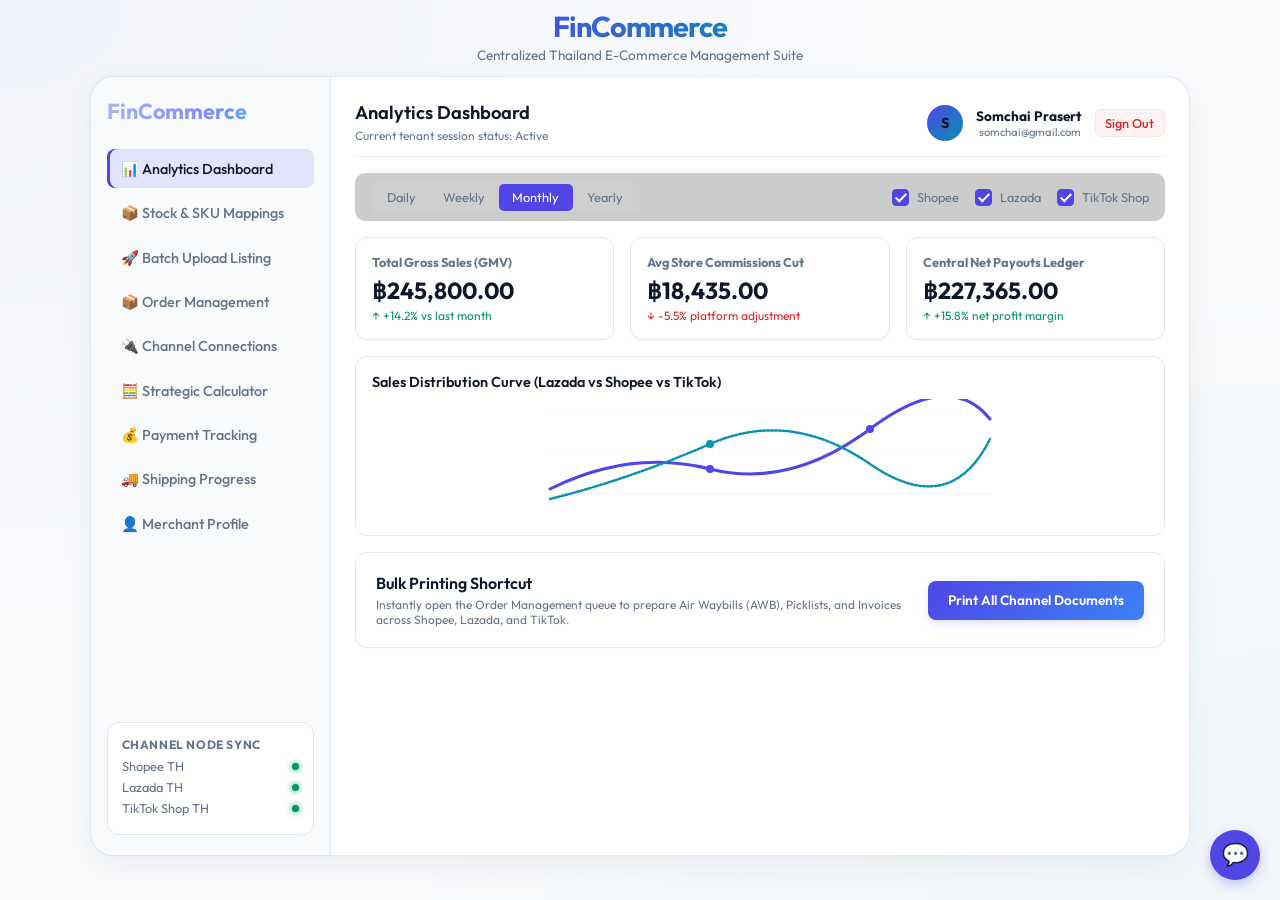
==== commit 3e00d6cf: "Redirect analytics bulk print console shortcut to order management panel" ====
--- a/web/dashboard.html
+++ b/web/dashboard.html
@@ -528,20 +528,15 @@
           </div>
 
           <!-- Bulk Print AWB invoices queue panel (PP-10) -->
-          <div class="metrics-grid" style="grid-template-columns: 1fr 1.5fr; margin-bottom: 0;">
-            <div class="metric-card" style="display: flex; flex-direction: column; justify-content: center; gap: 0.5rem;">
-              <h3 style="font-size: 0.9rem; font-weight: 600;">Bulk Printing Console</h3>
-              <p style="font-size: 0.75rem; color: var(--color-text-muted);">
-                Print Air Waybills (AWB), Picklists, and Invoices across all connected shops in one action.
-              </p>
-              <button class="btn btn-primary" id="btn-bulk-print" style="padding: 0.65rem 1rem; font-size: 0.85rem;">Print All Channel Documents</button>
-            </div>
-            
-            <div class="metric-card" style="padding: 0.75rem;">
-              <h4 style="margin-bottom: 0.35rem; font-size: 0.8rem;">Fulfillment Progress Output</h4>
-              <div class="print-console" id="print-log-box">
-                [SYSTEM] Idle. Ready to receive print jobs...
-              </div>
+          <div class="metrics-grid" style="grid-template-columns: 1fr; margin-bottom: 0;">
+            <div class="metric-card" style="display: flex; flex-direction: row; justify-content: space-between; align-items: center; gap: 1rem; padding: 1.25rem; flex-wrap: wrap;">
+              <div style="flex: 1; min-width: 250px;">
+                <h3 style="font-size: 1rem; font-weight: 600; margin-bottom: 0.25rem;">Bulk Printing Shortcut</h3>
+                <p style="font-size: 0.75rem; color: var(--color-text-muted); margin: 0;">
+                  Instantly open the Order Management queue to prepare Air Waybills (AWB), Picklists, and Invoices across Shopee, Lazada, and TikTok.
+                </p>
+              </div>
+              <button class="btn btn-primary" id="btn-bulk-print" style="padding: 0.65rem 1.25rem; font-size: 0.85rem; margin: 0; width: auto; flex-shrink: 0;">Print All Channel Documents</button>
             </div>
           </div>
 
